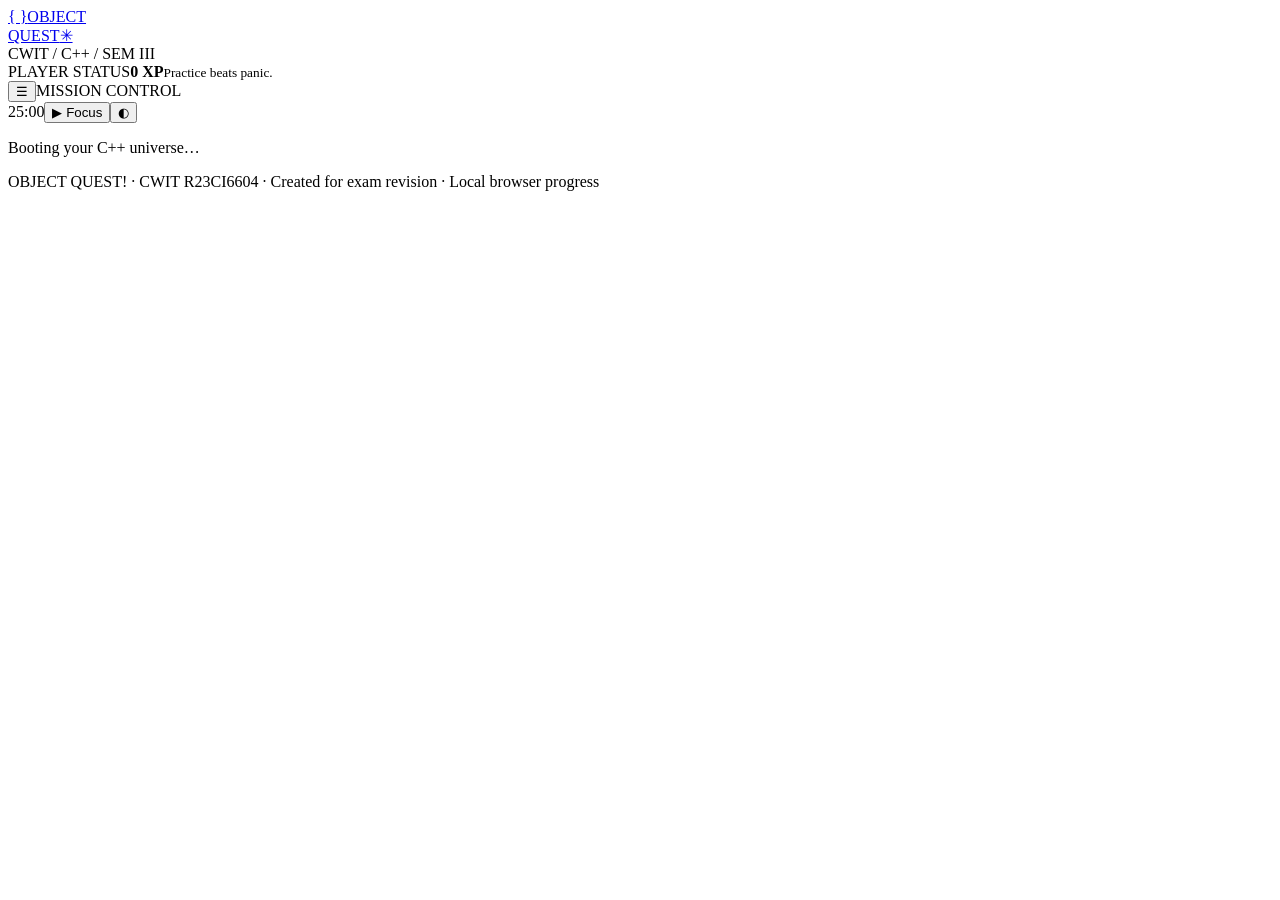
==== oop-site/index.html @ dfb9af6b "Build Object Quest interface: index.html" ====
<!doctype html><html lang="en"><head><meta charset="utf-8"><meta name="viewport" content="width=device-width,initial-scale=1"><meta name="theme-color" content="#161e1b"><title>OBJECT QUEST! — C++ Study Arcade</title><link rel="stylesheet" href="style.css"></head><body><aside id="sidebar"><a class="brand" href="#home"><span class="logo">{ }</span><span>OBJECT<br>QUEST<span class="brandstar">✳</span></span></a><div class="side-label">CWIT / C++ / SEM III</div><nav id="nav"></nav><div class="sidefoot"><span>PLAYER STATUS</span><b id="xp">0 XP</b><small>Practice beats panic.</small></div></aside><div class="workspace"><header><button id="menu" aria-label="Menu">☰</button><span id="location">MISSION CONTROL</span><div class="headright"><span id="focus">25:00</span><button id="focusbtn">▶ Focus</button><button id="theme">◐</button></div></header><main id="app"><p>Booting your C++ universe…</p></main><footer>OBJECT QUEST! · CWIT R23CI6604 · Created for exam revision · Local browser progress</footer></div><div id="toast" role="status"></div><script src="unit1.js"></script><script src="unit2.js"></script><script src="unit3.js"></script><script src="unit4.js"></script><script src="unit5.js"></script><script src="unit6.js"></script><script src="concepts.js"></script><script src="labs.js"></script><script src="app.js"></script></body></html>
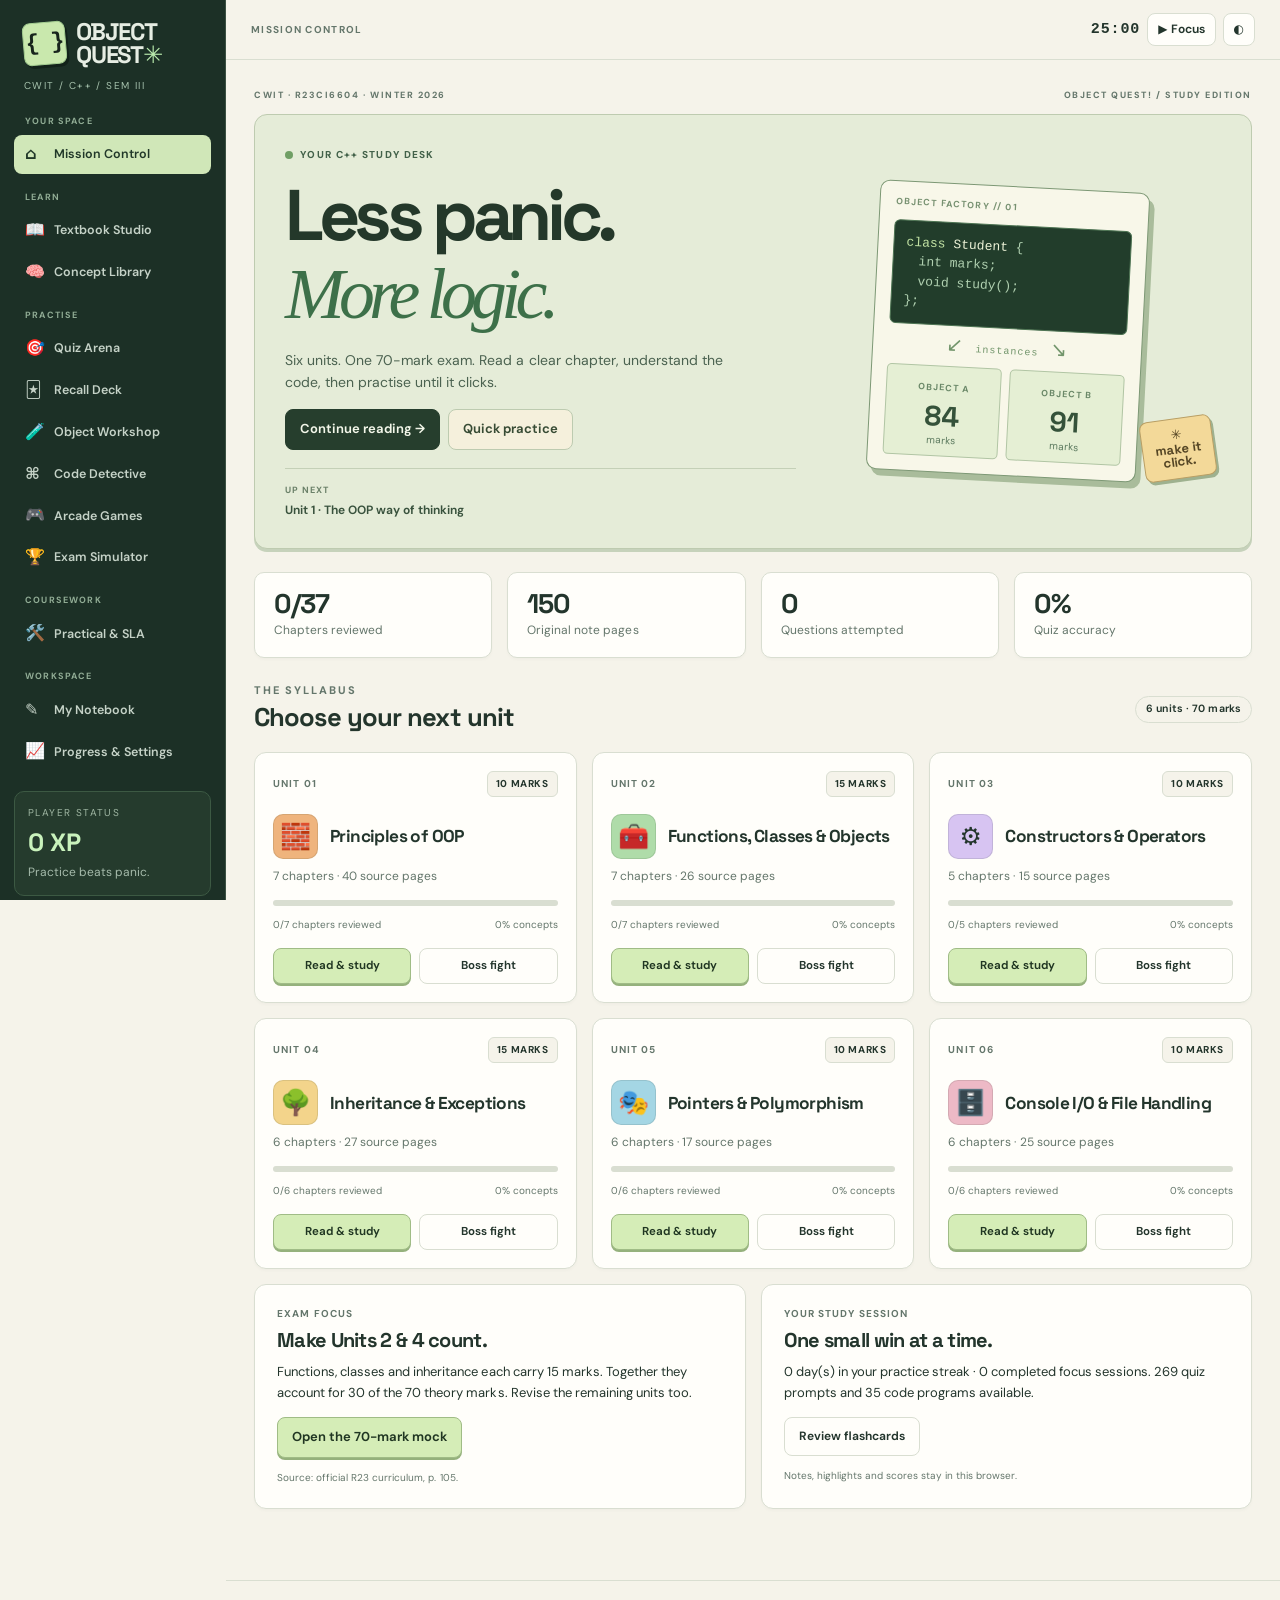
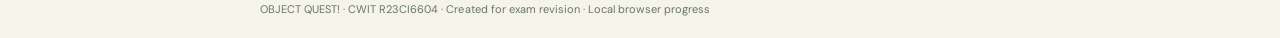
==== commit f10ce872: "Refine Object Quest: organized 37-chapter study edition, readable source notes, consistent design, r" ====
--- a/oop-site/index.html
+++ b/oop-site/index.html
@@ -1 +1 @@
-<!doctype html><html lang="en"><head><meta charset="utf-8"><meta name="viewport" content="width=device-width,initial-scale=1"><meta name="theme-color" content="#161e1b"><title>OBJECT QUEST! — C++ Study Arcade</title><link rel="stylesheet" href="style.css"></head><body><aside id="sidebar"><a class="brand" href="#home"><span class="logo">{ }</span><span>OBJECT<br>QUEST<span class="brandstar">✳</span></span></a><div class="side-label">CWIT / C++ / SEM III</div><nav id="nav"></nav><div class="sidefoot"><span>PLAYER STATUS</span><b id="xp">0 XP</b><small>Practice beats panic.</small></div></aside><div class="workspace"><header><button id="menu" aria-label="Menu">☰</button><span id="location">MISSION CONTROL</span><div class="headright"><span id="focus">25:00</span><button id="focusbtn">▶ Focus</button><button id="theme">◐</button></div></header><main id="app"><p>Booting your C++ universe…</p></main><footer>OBJECT QUEST! · CWIT R23CI6604 · Created for exam revision · Local browser progress</footer></div><div id="toast" role="status"></div><script src="unit1.js"></script><script src="unit2.js"></script><script src="unit3.js"></script><script src="unit4.js"></script><script src="unit5.js"></script><script src="unit6.js"></script><script src="concepts.js"></script><script src="labs.js"></script><script src="app.js"></script></body></html>+<!doctype html><html lang="en"><head><meta charset="utf-8"><meta name="viewport" content="width=device-width,initial-scale=1"><meta name="theme-color" content="#161e1b"><title>OBJECT QUEST! — C++ Study Arcade</title><link rel="stylesheet" href="style.css?v=2"></head><body><aside id="sidebar"><a class="brand" href="#home"><span class="logo">{ }</span><span>OBJECT<br>QUEST<span class="brandstar">✳</span></span></a><div class="side-label">CWIT / C++ / SEM III</div><nav id="nav"></nav><div class="sidefoot"><span>PLAYER STATUS</span><b id="xp">0 XP</b><small>Practice beats panic.</small></div></aside><div class="workspace"><header><button id="menu" aria-label="Menu">☰</button><span id="location">MISSION CONTROL</span><div class="headright"><span id="focus">25:00</span><button id="focusbtn">▶ Focus</button><button id="theme">◐</button></div></header><main id="app"><p>Booting your C++ universe…</p></main><footer>OBJECT QUEST! · CWIT R23CI6604 · Created for exam revision · Local browser progress</footer></div><div id="toast" role="status"></div><script src="unit1.js"></script><script src="unit2.js"></script><script src="unit3.js"></script><script src="unit4.js"></script><script src="unit5.js"></script><script src="unit6.js"></script><script src="concepts.js"></script><script src="labs.js?v=2"></script><script src="chapters.js?v=2"></script><script src="app.js?v=2"></script></body></html>
--- a/oop-site/style.css
+++ b/oop-site/style.css
@@ -0,0 +1,267 @@
+@import url('https://fonts.googleapis.com/css2?family=Space+Grotesk:wght@400;500;600;700&family=DM+Sans:wght@400;500;600;700&display=swap');
+:root{--ink:#19241e;--paper:#f3f1e7;--card:#fffefa;--muted:#68726b;--line:#c9cfc2;--mint:#b8e9ac;--orange:#ffb37b;--purple:#d4c7f5;--yellow:#f6dc8d;--blue:#b5dbe7;--dark:#1a2923;--shadow:4px 5px 0 #d1d4c7}*{box-sizing:border-box}body{margin:0;background:var(--paper);color:var(--ink);font:15px/1.55 'DM Sans',system-ui,sans-serif}body.night{--ink:#e8eee4;--paper:#18231f;--card:#23332b;--muted:#a9baad;--line:#45594b;--shadow:4px 5px 0 #111a15}button,input,select,textarea{font:inherit;color:inherit}button,a{touch-action:manipulation}button{cursor:pointer}button{border:1px solid var(--line);background:var(--card);padding:9px 13px;border-radius:8px;font-weight:650}button:hover{transform:translateY(-1px);border-color:var(--ink)}button:disabled{opacity:.45;cursor:default;transform:none}button.primary{background:var(--mint);border-color:#243e2c;color:#19241e;box-shadow:2px 3px 0 #354a36}button.secondary{background:var(--yellow);color:#27261c;border-color:#6f642c}button.active{background:var(--ink);color:var(--paper)}a{color:inherit;text-decoration:none}a:hover{text-decoration:underline}input,textarea,select{width:100%;border:1px solid var(--line);background:var(--card);padding:10px;border-radius:7px}textarea{min-height:150px;resize:vertical}h1,h2,h3,.brand{font-family:'Space Grotesk',system-ui,sans-serif;letter-spacing:-.04em;line-height:1.08}h1{font-size:clamp(2rem,5vw,3.85rem);margin:12px 0 17px}h2{font-size:1.65rem;margin:8px 0 13px}h3{font-size:1.2rem;margin:0 0 9px}p{margin:6px 0 13px}.muted,small{color:var(--muted)}small{font-size:12px}.eyebrow{font-size:11px;font-weight:750;letter-spacing:.17em;text-transform:uppercase;color:var(--muted)}#sidebar{width:244px;position:fixed;inset:0 auto 0 0;background:var(--dark);color:#e6ede3;padding:24px 17px;display:flex;flex-direction:column;z-index:4;overflow:auto}.brand{font-weight:700;font-size:25px;display:flex;align-items:center;gap:12px;letter-spacing:-.06em;line-height:.95;margin-bottom:16px}.logo{display:grid;place-items:center;width:48px;height:48px;background:var(--mint);color:#17241c;font-size:23px;border-radius:8px;transform:rotate(-7deg);font-family:monospace}.brandstar{color:#b8e9ac}.side-label,.sidefoot span{font-size:10px;letter-spacing:.14em;color:#9fb6a2}.side-label{margin-bottom:20px}nav{display:grid;gap:5px}nav a{display:flex;gap:11px;align-items:center;padding:10px 12px;border-radius:8px;font-size:13px;font-weight:600;color:#bdcbbf}nav a:hover{background:#2c4134;text-decoration:none}nav a.active{background:#b8e9ac;color:#1b2e20}nav .ico{width:21px;font-size:18px}.sidefoot{margin-top:auto;border:1px solid #405747;padding:16px;border-radius:12px;display:grid;gap:5px}.sidefoot b{font:700 27px 'Space Grotesk',system-ui;color:#c9f2bc}.sidefoot small{color:#a6bbab}.workspace{margin-left:244px;min-height:100vh}header{height:65px;position:sticky;top:0;display:flex;gap:14px;align-items:center;border-bottom:1px solid var(--line);background:var(--paper);padding:0 28px;z-index:3}#location{font-size:11px;letter-spacing:.12em;font-weight:750}.headright{margin-left:auto;display:flex;align-items:center;gap:7px}#focus{font-family:monospace;font-size:17px;font-weight:bold}#menu{display:none}main{max-width:1500px;margin:auto;padding:28px 34px 50px}footer{padding:20px 34px;font-size:11px;color:var(--muted);border-top:1px solid var(--line)}.hero{border:1px solid #354638;background:#d6edc9;color:#203020;border-radius:18px;box-shadow:var(--shadow);overflow:hidden;display:grid;grid-template-columns:1.35fr 1fr;align-items:center;padding:30px;margin:13px 0 23px;position:relative}.hero h1{font-size:clamp(2.5rem,5.7vw,5.5rem);line-height:.95}.hero p{max-width:560px;color:#415547}.hero-visual{display:grid;place-items:center;min-height:220px;position:relative}.machine{width:200px;height:150px;background:#26392b;border:4px solid #151f17;box-shadow:10px 12px 0 #8aac85;border-radius:21px;padding:16px;transform:rotate(5deg);position:relative}.screen{background:#d4f4b0;border-radius:8px;height:80px;display:grid;place-items:center;font:700 32px monospace;color:#24442b}.machine:after{content:'● ● ▰';display:block;color:#c0e4a0;font-size:19px;margin-top:13px}.orbit{position:absolute;border:1.5px dashed #547652;border-radius:50%;width:250px;height:200px;transform:rotate(-20deg);z-index:0}.float{position:absolute;background:#ffe0a7;border:1px solid #354638;box-shadow:3px 3px #7b9876;padding:8px 12px;border-radius:8px;font:bold 13px monospace;transform:rotate(-9deg)}.float.one{top:4px;right:0}.float.two{bottom:0;left:0;background:#e0c9f9;transform:rotate(8deg)}.grid{display:grid;grid-template-columns:repeat(12,1fr);gap:15px;margin:15px 0}.span4{grid-column:span 4}.span6{grid-column:span 6}.span3{grid-column:span 3}.span8{grid-column:span 8}.span12{grid-column:span 12}.card{background:var(--card);border:1px solid var(--line);padding:19px;border-radius:13px;box-shadow:var(--shadow);min-width:0}.unit{position:relative;overflow:hidden;border-top:5px solid var(--accent)}.unit .big{font-size:38px;line-height:1;margin:15px 0 8px}.unit h3{min-height:45px}.row{display:flex;gap:8px;align-items:center;flex-wrap:wrap}.between{justify-content:space-between}.pill{display:inline-flex;align-items:center;border-radius:20px;font-size:11px;font-weight:650;padding:4px 9px;background:var(--paper);border:1px solid var(--line)}.stat{font:700 34px/1.1 'Space Grotesk',system-ui}.bar{background:var(--paper);height:7px;border:1px solid var(--line);border-radius:10px;overflow:hidden;margin:11px 0}.bar i{display:block;background:#72b66a;height:100%;border-radius:10px}.tabs{display:flex;gap:7px;flex-wrap:wrap;margin:16px 0}.reader{display:grid;grid-template-columns:220px minmax(0,1fr) 250px;gap:14px;align-items:start}.reader aside,.reader article{min-width:0}.reader .contents{position:sticky;top:81px;max-height:calc(100vh - 100px);overflow:auto}.chapterlist{display:grid;gap:6px;margin:10px 0}.chapterlist button{text-align:left;font-size:12px;padding:9px}.reading{white-space:pre-wrap;overflow-wrap:anywhere;line-height:1.75;padding:20px 5px;font-family:'DM Sans',system-ui}.reading p{margin:0 0 13px}.reading mark{background:#ffdf81;color:#17241c}.note{border:1px solid var(--line);padding:12px;border-radius:8px;background:var(--paper);margin:9px 0;white-space:pre-wrap}.result{display:block;width:100%;text-align:left;margin:7px 0;font-weight:500}.source{color:var(--muted);font-size:11px;border-style:dashed}.lesson{border-bottom:1px solid var(--line);padding:18px 0}.lesson:first-child{padding-top:5px}.lesson:last-child{border:0}.quizopts{display:grid;gap:10px;margin:18px 0}.opt{text-align:left;display:flex;gap:12px;align-items:flex-start;font-weight:500;padding:14px}.opt b{border:1px solid var(--line);border-radius:6px;padding:3px 8px}.opt.right{background:#c7e7bd;color:#163421;border-color:#3b7245}.opt.wrong{background:#f4c6b7;color:#6c291d;border-color:#b56b5b}.opt.selected{outline:2px solid #87af7b}.callout{border-left:4px solid #72b66a;padding:12px 15px;background:var(--paper);margin:15px 0;border-radius:0 8px 8px 0}.quizbox{max-width:850px;margin:auto}.code{background:#192a22;color:#d7edcd;border:1px solid #3f5846;padding:17px;border-radius:10px;overflow:auto;font:13px/1.7 ui-monospace,monospace;white-space:pre}.terminal{background:#0e1913;color:#b7eea6;padding:16px;border-radius:9px;white-space:pre-wrap;font:14px monospace}.flip{display:grid;place-items:center;text-align:center;min-height:260px;cursor:pointer;border:2px dashed #859b82;background:var(--card);border-radius:20px;padding:30px}.flip h2{font-size:2.1rem}.stack{display:grid;gap:8px}.listrow{display:flex;align-items:center;gap:12px;padding:11px 0;border-bottom:1px solid var(--line)}.listrow:last-child{border-bottom:0}.listrow .grow{flex:1;min-width:0}.diagram{display:grid;justify-items:center;gap:16px;min-height:165px;padding:15px;border:1px dashed var(--line);border-radius:12px}.node{display:inline-block;padding:12px 20px;background:#d1edc9;border:1px solid #64845d;color:#22392a;box-shadow:3px 3px #9eb298;border-radius:8px;font:bold 14px monospace}.connector{font:24px monospace;color:var(--muted)}.memory{display:flex;gap:10px;flex-wrap:wrap;align-items:center;padding:15px 0}.memory .node{min-width:105px;text-align:center}.matchgrid{display:grid;grid-template-columns:repeat(3,1fr);gap:9px}.tile{min-height:100px;font-size:13px;font-weight:600;overflow-wrap:anywhere}.tile.solved{background:#cae8bd;color:#183320;opacity:.55}.tile.chosen{outline:3px solid #81b672}.check{accent-color:#77af66;width:auto}.table{width:100%;border-collapse:collapse}.table td,.table th{padding:12px;text-align:left;border-bottom:1px solid var(--line)}#toast{display:none;position:fixed;right:20px;bottom:20px;background:#1b3023;color:#e3f2dd;padding:12px 19px;border-radius:10px;z-index:9;box-shadow:0 5px 25px #0002}.sourcebox{padding:14px;border:1px dashed var(--line);border-radius:10px}.danger{color:#b33d2a}.righttext{color:#387946}.number{font-family:monospace}.compact{padding:10px}.side-label{white-space:nowrap}
+@media(max-width:1100px){.reader{grid-template-columns:190px minmax(0,1fr)}.reader .margin{grid-column:1/-1}.span3{grid-column:span 6}.span4{grid-column:span 6}}@media(max-width:760px){#sidebar{transform:translateX(-100%);transition:transform .2s;width:235px}#sidebar.open{transform:translateX(0);box-shadow:0 0 0 100vmax #0006}#menu{display:block}.workspace{margin:0}header{padding:0 12px;height:58px;gap:7px}#location{font-size:9px;max-width:110px}#focus{font-size:14px}#focusbtn{padding:6px;font-size:11px}main{padding:19px 14px 34px}.hero{grid-template-columns:1fr;padding:21px}.hero-visual{min-height:185px}.machine{transform:scale(.88) rotate(5deg)}.hero h1{font-size:3.3rem}.grid{gap:11px}.span4,.span6,.span8{grid-column:span 12}.span3{grid-column:span 6}.card{padding:15px}.reader{grid-template-columns:1fr}.reader .contents{position:relative;top:0;max-height:unset}.chapterlist{grid-template-columns:1fr 1fr}.reader .margin{grid-column:auto}.matchgrid{grid-template-columns:repeat(2,1fr)}.tile{min-height:85px}.headright{gap:5px}.unit h3{min-height:0}footer{padding:16px}.reading{padding:9px 0}.table{font-size:12px}.table td,.table th{padding:8px 4px}}@media(prefers-reduced-motion:reduce){*{transition:none!important;scroll-behavior:auto!important}}
+/* OBJECT QUEST — Study Edition. One consistent editorial system across the existing app. */
+:root{--paper:#f5f3ea;--card:#fffefa;--ink:#23352c;--muted:#64766b;--line:#d9ded1;--mint:#c6e7ac;--yellow:#f0d588;--dark:#1c3026;--shadow:0 2px 3px #172d1d06;--accent:#3b754f;--book:#fffefa}
+body{font-size:14px;line-height:1.6;letter-spacing:.001em;-webkit-font-smoothing:antialiased}
+body.night{--paper:#1a2620;--card:#23352c;--book:#26392e;--ink:#edf1e8;--muted:#b3c0b4;--line:#41574a;--accent:#bde2a9;--shadow:0 2px 3px #0002}
+h1,h2,h3,.brand{letter-spacing:-.035em}
+h1{font-size:clamp(2rem,3.5vw,3.1rem);margin:7px 0 12px}
+h2{font-size:1.6rem}h3{font-size:1.12rem}h4{font-size:1rem;margin:8px 0}
+p{line-height:1.65}
+button{border-radius:8px;padding:9px 14px;font-size:13px;transition:background .14s,border-color .14s,color .14s;box-shadow:none}
+button:hover{transform:none;background:var(--paper)}
+button:focus-visible,a:focus-visible,input:focus-visible,textarea:focus-visible,select:focus-visible,summary:focus-visible{outline:2px solid #75a96b;outline-offset:3px}
+button.primary{background:#d5edb7;color:#203622;border-color:#a0bc86;box-shadow:0 2px 0 #95b17c}
+button.primary:hover{background:#e1f5c9;border-color:#65865a}
+button.secondary{background:#f7e4b3;color:#49391d;border-color:#dbc28a}
+button.secondary:hover{background:#f9ecd1}
+button.quiet{background:transparent;box-shadow:none;border:1px solid var(--line);font-size:12px}
+button.quiet:hover{background:var(--paper);border-color:#809b7c}
+button.active{background:#314d3b;color:#f9fff3;border-color:#314d3b}
+input,textarea,select{border-radius:8px;line-height:1.55;box-shadow:none;min-height:40px}
+textarea{font-size:14px}
+#sidebar{width:226px;padding:25px 14px;background:var(--dark);border-right:1px solid #3c5143}
+.brand{font-size:24px;margin:0 0 11px 9px;letter-spacing:-.05em;gap:10px}
+.logo{border:1px solid #a4cd91;width:43px;height:43px;background:#c9e8ad;box-shadow:2px 3px #122219;transform:rotate(-5deg)}
+.side-label{font-size:10px;margin:0 0 20px 10px;color:#a6c2ad}
+nav{gap:3px}nav a{padding:10px 11px;font-size:12.5px;color:#c5d2c7;line-height:1.3;gap:9px}
+nav a.active{background:#d0e7b8;color:#213829}
+nav a:hover{background:#30483a;color:#e7f1e2}nav a.active:hover{background:#d0e7b8;color:#213829}
+nav .ico{font-size:16px;width:20px}
+.sidefoot{border-radius:10px;margin-top:auto;padding:13px;background:#253b2d;border-color:#3c5943}
+.sidefoot b{font-size:25px}
+.workspace{margin-left:226px}
+header{height:60px;padding:0 25px;background:var(--paper);border-bottom:1px solid var(--line)}
+#location{font-weight:700;color:var(--muted);font-size:10px;letter-spacing:.13em}
+.headright button{padding:6px 10px;font-size:12px}
+#focus{font-size:15px;letter-spacing:.06em}
+main{max-width:1560px;padding:28px 28px 56px}
+.card{border-radius:12px;padding:22px;border-color:var(--line);box-shadow:var(--shadow)}
+.grid{gap:15px}
+.hero{background:#dce9ce;border:1px solid #bccfae;border-radius:15px;box-shadow:0 3px 0 #b8c9a7;padding:30px 34px;grid-template-columns:minmax(0,1.35fr) minmax(0,1fr);margin:12px 0 23px}
+.hero h1{font-size:clamp(3rem,6vw,5.5rem);letter-spacing:-.075em}
+.hero p{font-size:15px;line-height:1.6;max-width:490px}
+.hero .pill{background:#edf4de;border-color:#b7caac;letter-spacing:.08em;font-size:10px}
+.machine{border-radius:18px;box-shadow:7px 9px 0 #9bb390}
+.float{box-shadow:2px 3px #7b9876}.orbit{opacity:.65}
+.unit{border-top:4px solid var(--accent);position:relative;overflow:visible}
+.unit .big{font-size:31px;margin:18px 0 9px}
+.unit h3{min-height:44px;font-size:1.16rem;line-height:1.3}
+.unit p{margin:4px 0 8px}
+.stat{font-size:30px;letter-spacing:-.035em}
+.pill{background:var(--paper);border-color:var(--line);padding:4px 10px;letter-spacing:.01em;font-size:10.5px}
+.bar{height:6px;background:var(--line);border:0}
+.bar i{background:#82a977}
+.mini-label{font:700 10px/1.4 'DM Sans',system-ui,sans-serif;letter-spacing:.11em;color:var(--muted);text-transform:uppercase}
+.reader-heading{display:flex;align-items:flex-end;justify-content:space-between;gap:18px;padding-bottom:18px;border-bottom:1px solid var(--line)}
+.reader-heading h1{margin:7px 0 9px;font-size:clamp(2rem,3.1vw,2.8rem)}
+.reader-heading p{margin:0;font-size:13px}
+.reader-progress{width:160px;flex-shrink:0;font:13px 'DM Sans',system-ui,sans-serif}
+.reader-progress b{font:700 25px/1.1 'Space Grotesk',system-ui,sans-serif;display:block}
+.reader-progress span{color:var(--muted);font-size:11px}.reader-progress .bar{margin:8px 0 0}
+.reader-units{display:grid;grid-template-columns:repeat(6,minmax(0,1fr));gap:6px;margin:17px 0 21px}
+.reader-units button{display:flex;align-items:center;gap:7px;text-align:left;font-size:11.5px;min-height:53px;line-height:1.25;padding:8px;border-color:var(--line);font-weight:650}
+.unit-num{font:700 12px 'Space Grotesk',system-ui,sans-serif;min-width:25px;height:25px;border:1px solid var(--line);border-radius:5px;display:grid;place-items:center;color:var(--muted);background:var(--paper)}
+.reader-units .active .unit-num{background:#d3eab7;color:#263d2d;border-color:#b7d1a0}
+.reader-layout{display:grid;grid-template-columns:minmax(185px,220px) minmax(0,1fr) minmax(180px,220px);gap:18px;align-items:start}
+.reader-outline{position:sticky;top:76px;max-height:calc(100vh - 92px);overflow:auto;border:1px solid var(--line);border-radius:11px;background:var(--card);scrollbar-width:thin}
+.outline-top{padding:17px 14px 13px;border-bottom:1px solid var(--line)}
+.outline-top h3{display:flex;align-items:center;justify-content:space-between;margin:6px 0;font-size:1.35rem}
+.outline-top h3 span{font-size:10px;letter-spacing:0;color:var(--muted);background:var(--paper);border:1px solid var(--line);padding:4px 6px;border-radius:4px}
+.outline-top p{font-size:12px;line-height:1.4;margin:5px 0;color:var(--muted)}
+.outline-top small{font-size:10px}.outline-top .bar{margin:11px 0 5px}
+.outline-search{padding:14px 12px;border-bottom:1px solid var(--line)}
+.outline-search label,.chapter-select label{font-size:11px;color:var(--muted);display:block;margin-bottom:5px;font-weight:650}
+.outline-search input{font-size:12px;padding:8px;min-height:36px}
+#searchResults:not(:empty){max-height:310px;overflow:auto;padding-top:8px}
+.search-summary{font-size:10px;color:var(--muted);margin:4px 0 8px}
+.search-hit{display:block;width:100%;text-align:left;margin-bottom:5px;font-size:11px;padding:8px;line-height:1.4;border-radius:5px}
+.search-hit small{display:block;font-size:9px;font-weight:700;letter-spacing:.05em}.search-hit b{display:block}
+.search-hit span{font-weight:400}
+.chapter-select{display:none}
+.chapter-list{padding:8px 7px;display:grid;gap:3px}
+.chapter-link{display:grid;grid-template-columns:24px 1fr 10px;gap:6px;align-items:start;width:100%;text-align:left;border-color:transparent;padding:11px 7px;font-weight:500;line-height:1.35;background:transparent}
+.chapter-link>span:first-child{font:600 11px 'Space Grotesk',system-ui;color:var(--muted);padding-top:2px}
+.chapter-link b{display:block;font-size:12px;font-weight:650}
+.chapter-link small{display:block;font-size:10px;margin-top:4px}
+.chapter-link i{font-style:normal;font-size:18px;line-height:1;color:#39794c}
+.chapter-link.selected{background:#e6edd8;border-color:#c7d5b5;color:#2b4532}
+.chapter-link.selected small,.chapter-link.selected>span:first-child{color:#55715a}
+body.night .chapter-link.selected{background:#37533d;border-color:#69865e;color:#eff9df}
+body.night .chapter-link.selected small,body.night .chapter-link.selected>span:first-child{color:#c0d7b8}
+.outline-foot{padding:12px;border-top:1px solid var(--line)}
+.outline-foot button{width:100%;font-size:11px;padding:8px}
+.outline-foot small{display:block;margin-top:7px;font-size:10px}
+.reader-center{min-width:0}
+.reader-topbar{display:flex;justify-content:space-between;align-items:center;gap:8px;flex-wrap:wrap;margin-bottom:10px}
+.reader-mode{display:flex;background:var(--card);border:1px solid var(--line);padding:3px;border-radius:8px;gap:2px}
+.reader-mode button{border:0;font-size:11px;padding:6px 10px;background:transparent;white-space:nowrap}
+.reader-mode button.active{background:#2f503a;color:#f0f5e9;border-radius:5px}
+.reader-topbar .quiet{padding:5px 8px;font-size:11px;min-height:32px}
+.reading-sheet{border:1px solid var(--line);border-radius:12px;background:var(--book);box-shadow:0 3px 0 #bcc7b218;overflow:hidden}
+.reading-actions{display:flex;justify-content:space-between;align-items:center;gap:8px;border-bottom:1px solid var(--line);padding:12px 20px;background:var(--card)}
+.reading-actions button{font-size:10.5px;padding:6px 9px;white-space:nowrap}
+.reading-body{font-family:Georgia,'Times New Roman',serif;font-size:var(--readsize,16px);line-height:1.85;padding:28px clamp(17px,3vw,42px) 36px;max-width:850px;margin:0 auto;overflow-wrap:break-word}
+.reading-body p{line-height:1.85;margin:0 0 17px}
+.reading-body h2,.reading-body h3,.reading-body h4{font-family:'Space Grotesk',system-ui,sans-serif;letter-spacing:-.035em;line-height:1.2}
+.study-label{display:flex;align-items:center;justify-content:space-between;flex-wrap:wrap;gap:6px;font:700 9.5px/1.5 'DM Sans',system-ui,sans-serif;letter-spacing:.13em;color:var(--muted);padding-bottom:15px;border-bottom:1px solid var(--line)}
+.reading-title{margin:22px 0 20px}
+.reading-title .chapter-index{font:700 11px/1.4 'DM Sans',system-ui,sans-serif;letter-spacing:.14em;color:var(--accent);margin:0 0 10px}
+.reading-title h2{font-size:clamp(1.75rem,3vw,2.6rem);font-weight:700;line-height:1.08;margin:0 0 10px}
+.reading-title .chapter-sub{font:500 15px/1.55 'DM Sans',system-ui,sans-serif;color:var(--muted);margin:0}
+.reading-lead{font-size:calc(var(--readsize,16px) + 2px);line-height:1.75!important;border-left:3px solid #a7c28f;padding-left:16px;margin:0 0 26px!important}
+.book-section{margin:29px 0}
+.book-section h3{font-size:1.18rem;color:var(--ink);margin:0 0 12px;line-height:1.35}
+.book-section h4{font-size:1rem;margin:4px 0 11px}
+.book-table-wrap{width:100%;overflow:auto;margin:13px 0 17px;border:1px solid var(--line);border-radius:8px}
+.book-table{width:100%;border-collapse:collapse;font:13px/1.55 'DM Sans',system-ui,sans-serif;text-align:left}
+.book-table th{background:#e7eedb;color:#2b4532;font-weight:700;border-bottom:1px solid #c4d1b5;white-space:normal}
+.book-table th,.book-table td{padding:11px 12px;vertical-align:top;border-right:1px solid var(--line)}
+.book-table td{border-bottom:1px solid var(--line)}
+.book-table tr:last-child td{border-bottom:0}.book-table th:last-child,.book-table td:last-child{border-right:0}
+.book-table tbody tr:nth-child(even){background:var(--paper)}
+body.night .book-table th{background:#3c5440;color:#eef8e5;border-color:#658366}
+.inline-figure{padding:19px 15px;margin:24px 0;border-radius:9px;background:var(--paper);border:1px solid var(--line);text-align:center;font:12px/1.5 'DM Sans',system-ui,sans-serif}
+.inline-figure p{font:12px/1.5 'DM Sans',system-ui,sans-serif;margin:9px 0 2px;color:var(--muted)}
+.inline-figure>small{font-size:10px;margin-top:11px;display:block}
+.class-figure{display:flex;align-items:center;justify-content:center;gap:9px;flex-wrap:wrap}
+.figure-node{display:flex;flex-direction:column;justify-content:center;gap:5px;padding:12px;border:1px solid #abc39b;border-radius:7px;background:#e2ecd5;color:#2f4734;min-width:84px;text-align:left}
+.figure-node small{color:#55715b;font-size:9px;font-weight:700;letter-spacing:.08em}.figure-node b{font:600 14px ui-monospace,monospace}
+.figure-node span{font:11px/1.4 ui-monospace,monospace;color:#536a52}
+.figure-stack{display:grid;gap:9px}.figure-arrow{font-size:23px;color:var(--muted)}
+.flowpair{display:grid;grid-template-columns:1fr 1fr;gap:12px;width:100%}.flowpair>div{min-width:0}
+.inherit-overview{display:grid;grid-template-columns:1fr 1fr;gap:8px;width:100%}
+.memory-figure{display:flex;flex-wrap:wrap;gap:4px;justify-content:center;width:100%}
+.memory-figure .figure-node{min-width:40px;padding:8px;text-align:center}.memory-figure .selected-cell{background:#f4e0a6;border-color:#bc9950}
+.inline-figure svg{display:block;max-width:360px;width:100%;height:auto;margin:auto}
+.code-panel{border-radius:9px;border:1px solid #334c3d;overflow:hidden;background:#1c3027;color:#e0ebd9;font-family:ui-monospace,SFMono-Regular,Consolas,monospace;margin:15px 0}
+.code-toolbar{background:#2a4033;border-bottom:1px solid #415948;display:flex;justify-content:space-between;padding:8px 13px;color:#bdcbb7;font:600 10px 'DM Sans',system-ui,sans-serif;letter-spacing:.07em}
+.code-toolbar span:first-child{color:#d2efb7}
+.code-panel .code{margin:0;border:0;border-radius:0;background:transparent;padding:14px 13px;font-size:12.5px;line-height:1.65;overflow:auto;color:#e8efdd;white-space:pre;overflow-wrap:normal}
+.code-line{display:inline-flex;align-items:flex-start;min-width:max-content;white-space:pre}
+.line-no{width:31px;display:inline-block;color:#849a88;text-align:right;padding-right:13px;user-select:none;flex-shrink:0;font-size:10.5px}
+.output-line{display:flex;align-items:flex-start;gap:10px;background:var(--paper);border:1px solid var(--line);border-radius:7px;padding:11px;margin:12px 0 16px;font:12px 'DM Sans',system-ui,sans-serif}
+.output-line>span{font-size:9px;letter-spacing:.1em;color:var(--muted);font-weight:700}
+.output-line code{white-space:pre-wrap;font:13px ui-monospace,monospace}
+.exam-note{background:#f9efd6;color:#493b24;border:1px solid #e6d4a6;border-left:4px solid #c69b47;padding:17px 18px;border-radius:8px;margin:28px 0}
+.exam-note .mini-label{color:#8a6c33}
+.exam-note h3{font-size:1.1rem;line-height:1.5;margin:7px 0 11px;color:#483923}
+.exam-note details summary{font:700 13px 'DM Sans',system-ui,sans-serif;cursor:pointer;color:#735c2e}
+.exam-note details p{font-size:var(--readsize,16px);margin:10px 0 0}
+.pitfall{padding:16px;border:1px solid var(--line);border-radius:8px;background:var(--paper);margin:25px 0}
+.pitfall>b{font:700 12px 'DM Sans',system-ui,sans-serif;color:var(--accent);letter-spacing:.06em;text-transform:uppercase}
+.pitfall p{font-size:calc(var(--readsize,16px) - 1px);margin:7px 0 8px}
+.pitfall small{font:11px 'DM Sans',system-ui,sans-serif;display:block}
+.chapter-source{border-top:1px solid var(--line);padding-top:14px;display:grid;gap:9px}
+.chapter-source small{font:11px/1.65 'DM Sans',system-ui,sans-serif}
+.chapter-source button{justify-self:start;font-family:'DM Sans',system-ui,sans-serif}
+.reading-bottom{display:flex;justify-content:space-between;gap:9px;flex-wrap:wrap;align-items:center;border-top:1px solid var(--line);padding:15px 20px;background:var(--card)}
+.reading-bottom button{font-size:12px}
+.reader-endnote{display:flex;align-items:center;gap:6px;flex-wrap:wrap;margin:18px 0;font-size:12px;color:var(--muted)}
+.reader-endnote button{font-size:11px}
+.reader-margin{display:grid;gap:12px;min-width:0}
+.margin-card{border:1px solid var(--line);border-radius:10px;padding:15px 14px;background:var(--card)}
+.margin-card h3{font-size:1.08rem;margin:5px 0 8px}.margin-card p{font-size:12px;line-height:1.6}
+.margin-card textarea{padding:10px;font-size:12px;min-height:135px;line-height:1.6;background:var(--book)}
+.margin-card small{font-size:10px}
+.mini-count{font-size:11px;border:1px solid var(--line);border-radius:99px;min-width:24px;text-align:center;padding:3px}
+.annotation{padding:10px 0;border-top:1px solid var(--line);margin-top:10px;min-width:0}
+.annotation blockquote{margin:0 0 9px;background:#f6e7aa;color:#4e442b;border-left:3px solid #d2b762;padding:8px;font:12px/1.55 Georgia,serif;overflow-wrap:anywhere}
+.annotation textarea{min-height:62px;margin:5px 0;padding:7px}
+.recall-item{border-top:1px solid var(--line);padding:10px 0}
+.recall-item:first-of-type{margin-top:10px}
+.recall-item summary{font-size:12px;font-weight:650;cursor:pointer;line-height:1.5}
+.recall-item p{font-size:12px;line-height:1.55;margin:8px 0}
+.source-title{padding:23px clamp(17px,3vw,42px) 0}
+.source-title small{font-size:10px;letter-spacing:.07em}.source-title h2{font-size:1.7rem;margin:8px 0 12px}
+.source-title label,.source-title p{font-size:12px;color:var(--muted)}
+.source-body{padding-top:17px;white-space:normal}
+.source-body h3{margin:26px 0 10px;font-size:1.17rem}
+.source-body p,.source-body li{line-height:1.85}
+.source-body .source-list{padding-left:23px;margin:8px 0 18px}
+.source-body .source-list li{margin-bottom:7px}
+.source-body .source-code{white-space:pre;overflow:auto;font-size:12px;line-height:1.6}
+.book-highlight{background:#f2db83;color:#2f281a;border-radius:2px;padding:0 1px}
+.empty-source{border:1px dashed var(--line);border-radius:8px;padding:15px;font-family:'DM Sans',system-ui,sans-serif}
+.code-layout{display:grid;grid-template-columns:minmax(190px,270px) minmax(0,1fr);gap:16px;align-items:start;margin-top:15px}
+.case-list{position:sticky;top:76px;padding:14px}
+.case-list .result{padding:11px 9px;margin:5px 0;font-size:12px;display:flex;gap:10px;align-items:flex-start}
+.case-list .active .mini-label{color:#d1e3cb}
+.code-main{padding:24px}.code-main .code-panel{margin-top:17px}
+.code-main .code-panel .code{font-size:13px}
+.code-actions{margin:8px 0 19px}.external-compiler{font-size:12px;color:var(--accent);font-weight:650}
+.predict-panel{border-top:1px solid var(--line);padding-top:18px;margin-top:13px}.predict-panel textarea{min-height:90px;display:block;margin:9px 0 13px}
+.solution-panel{padding-top:20px;margin-top:20px;border-top:1px solid var(--line)}
+.solution-panel .terminal{margin:10px 0 20px}
+.correct-pill{background:#e1f0d2;color:#285c36;border-color:#b2cf9e}
+.review-pill{background:#f9ecd1;color:#735729;border-color:#e1c995}
+.quizbox{max-width:780px}
+.quizopts{gap:9px}
+.opt{padding:14px 16px;line-height:1.55;border-radius:9px;background:var(--card);font-size:14px}
+.opt:hover{background:var(--paper)}.opt b{border-radius:6px;min-width:28px;text-align:center}
+.opt.right{border-color:#7ca975}.opt.wrong{border-color:#c98d7c}
+.callout{background:var(--paper);border-left:3px solid #8caa7d;border-radius:0 8px 8px 0;padding:15px 17px;line-height:1.6}
+.model-answer{font-size:14px}.model-answer ol{padding-left:20px}.model-answer li{margin:9px 0;line-height:1.65}
+.flip{border:1px solid var(--line);background:var(--card);box-shadow:0 4px 0 #a9b69a;min-height:260px;border-radius:12px;cursor:pointer}
+.flip h2{font-size:clamp(1.5rem,3vw,2.1rem);line-height:1.25}
+.tile{border-radius:9px;font-size:12px;line-height:1.45}.tile.solved{opacity:.85}
+.diagram{border:1px solid var(--line);border-radius:10px;background:var(--paper);padding:24px}
+.node{background:#e1edd4;color:#314b37;border-color:#aec6a0;box-shadow:2px 2px #c1d2b8}
+.terminal{background:#1b2b22;color:#d5edc8;border:1px solid #3c5343;line-height:1.6}
+.lesson{padding:21px 0}.lesson h3{line-height:1.35}.lesson details summary{font-size:13px;font-weight:600;color:var(--accent);cursor:pointer}
+.listrow{gap:12px;line-height:1.4}.listrow .grow small{margin-top:4px}
+@media(min-width:1600px){.reader-layout{grid-template-columns:240px minmax(0,1fr) 245px;gap:22px}.reading-body{padding-left:50px;padding-right:50px}}
+@media(max-width:1350px){.reader-layout{grid-template-columns:200px minmax(0,1fr);gap:14px}.reader-margin{grid-column:2;grid-template-columns:repeat(2,minmax(0,1fr))}.reader-margin .margin-card:first-child{grid-column:1/-1}.reader-margin .margin-card:first-child textarea{min-height:120px}.reader-outline{grid-row:1/3}.reader-units button{font-size:11px}}
+@media(max-width:1040px){#sidebar{width:205px}.workspace{margin-left:205px}main{padding:25px 20px 45px}.reader-units{grid-template-columns:repeat(3,minmax(0,1fr))}.reader-layout{grid-template-columns:175px minmax(0,1fr);gap:12px}.reader-margin{grid-column:2;grid-template-columns:1fr}.reading-body{padding:22px 22px 28px}.reading-title h2{font-size:2rem}.code-layout{grid-template-columns:190px minmax(0,1fr)}.hero{padding:25px}.hero h1{font-size:3.6rem}.hero-visual{min-width:0}.machine{width:170px}.orbit{width:200px}.float{font-size:10px}}
+@media(max-width:760px){#sidebar{width:245px;transform:translateX(-100%);padding:22px 15px}#sidebar.open{transform:translateX(0);box-shadow:0 0 0 100vmax #14241b80}.workspace{margin-left:0}header{height:56px;padding:0 12px;gap:7px}#menu{min-width:36px;padding:6px 9px}#location{max-width:116px;font-size:9px}.headright button{font-size:10px;padding:6px 7px}#focus{font-size:12px}main{padding:19px 13px 35px}.hero{grid-template-columns:1fr;padding:22px 18px;margin:10px 0 18px}.hero h1{font-size:3.6rem}.hero p{font-size:14px}.hero-visual{min-height:168px}.hero-visual .machine{width:180px}.float.one{right:7px}.float.two{left:7px}.card{padding:17px}.unit h3{min-height:0}.unit .big{font-size:28px}.grid{gap:11px}.span3{grid-column:span 6}.stat{font-size:26px}.reader-heading{align-items:flex-start;gap:10px}.reader-heading h1{font-size:1.85rem}.reader-heading p{font-size:11px;line-height:1.5}.reader-progress{width:90px;padding-top:10px}.reader-progress b{font-size:19px}.reader-progress span{font-size:9px}.reader-units{grid-template-columns:repeat(3,minmax(0,1fr));gap:5px;margin:12px 0 16px}.reader-units button{padding:7px 5px;font-size:10px;min-height:43px;gap:5px}.unit-num{height:22px;min-width:22px;font-size:11px}.reader-layout{grid-template-columns:1fr;gap:13px}.reader-outline{position:static;max-height:none;grid-row:auto}.outline-top{padding:12px 13px}.outline-top h3{margin:3px 0;font-size:1.15rem}.outline-top p{font-size:11px}.outline-top .bar{margin:7px 0 4px}.outline-search{padding:10px 12px}.chapter-select{display:block;padding:10px 12px}.chapter-select select{font-size:12px;min-height:36px;padding:7px}.chapter-list{display:none}.outline-foot{display:flex;align-items:center;gap:10px;flex-wrap:wrap;padding:10px 12px}.outline-foot button{width:auto}.outline-foot small{margin:0}.reader-topbar{gap:7px}.reader-mode button{font-size:11px;padding:6px 9px}.reading-actions{padding:10px 13px}.reading-actions .mini-label{font-size:9px}.reading-actions .quiet{font-size:10px;padding:6px}.reading-body{padding:22px 19px 28px;font-size:var(--readsize,16px);line-height:1.8}.reading-title h2{font-size:1.9rem}.reading-title .chapter-sub{font-size:13px}.reading-title{margin:19px 0 17px}.study-label{font-size:8.5px;gap:5px;letter-spacing:.09em}.reading-lead{font-size:calc(var(--readsize,16px) + 1px);padding-left:12px}.book-section{margin:25px 0}.book-section h3{font-size:1.12rem}.book-table{font-size:12px}.book-table th,.book-table td{padding:9px 8px}.reading-bottom{padding:12px 13px}.reading-bottom button{font-size:11px;padding:8px 10px}.reader-margin{grid-column:auto;grid-template-columns:1fr}.reader-margin .margin-card:first-child{grid-column:auto}.source-title{padding:18px 19px 0}.source-title h2{font-size:1.55rem}.margin-card{padding:15px}.inline-figure{padding:13px 9px}.figure-node{min-width:75px;padding:9px}.figure-node b{font-size:12px}.figure-node span{font-size:10px}.code-panel .code{font-size:11.5px;padding:12px 8px}.line-no{width:24px;padding-right:8px}.code-layout{grid-template-columns:1fr}.case-list{position:static;max-height:210px;overflow:auto}.case-list .result{padding:8px}.code-main{padding:17px}.code-main .code-panel .code{font-size:12px}.quizopts .opt{font-size:13px;padding:12px 10px}.book-table-wrap{overflow-x:auto}.listrow button{padding:7px;font-size:11px}.listrow .grow b{font-size:12px}.reader-heading h1{line-height:1.08}}
+@media(max-width:370px){.reader-units{grid-template-columns:repeat(2,minmax(0,1fr))}.reader-progress{display:none}.reader-topbar .row{gap:4px}.reader-topbar .quiet{padding:5px 6px}.reading-body{padding:20px 15px}.headright{gap:3px}#focus{display:none}}
+
+/* Refined mission control and navigation */
+.nav-group{padding:13px 11px 4px;font-size:9px;font-weight:700;letter-spacing:.13em;color:#91ac95}
+nav .nav-group:first-child{padding-top:0}
+#sidebar{padding-top:21px}nav a{padding:9px 11px}
+.sidefoot{margin-top:20px}
+.desk-kicker{display:flex;justify-content:space-between;align-items:center;gap:10px}
+.desk-kicker .eyebrow{font-size:9px}
+.new-hero{background:#e5ecd8;padding:28px 30px;grid-template-columns:minmax(0,1.2fr) minmax(0,1fr);min-height:290px;border-radius:13px;border:1px solid #becbb0;box-shadow:0 3px 0 #c6d2bb;overflow:hidden}
+.new-hero h1{font-size:clamp(2.7rem,5.6vw,5.1rem);line-height:1.03;letter-spacing:-.075em;color:#24382a;margin:13px 0}
+.new-hero h1 em{font:italic 400 1em Georgia,serif;letter-spacing:-.08em;color:#3d7049}
+.hero-tag{display:inline-flex;align-items:center;gap:7px;font-size:10px;font-weight:750;letter-spacing:.13em;color:#426149}
+.hero-tag span{width:8px;height:8px;border-radius:50%;background:#709f65}
+.new-hero p{font-size:14px;color:#4b6250;margin:12px 0 16px;max-width:450px}
+.new-hero .primary{background:#263e2d;border-color:#263e2d;color:#f2f6e9;box-shadow:none}
+.new-hero .primary:hover{background:#355b3c}
+.new-hero .secondary{background:#f5f0dc;border-color:#bdcbb0;color:#374b34}
+.continue-label{display:grid;gap:3px;margin-top:18px;padding-top:14px;border-top:1px solid #c4d0b7}
+.continue-label span{font-size:9px;font-weight:750;letter-spacing:.12em;color:#6b8169}
+.continue-label b{font-size:12px;font-weight:650;color:#39523d}
+.new-visual{position:relative;min-height:250px;padding:12px 10px}
+.blueprint{width:min(270px,100%);background:#f8f7e9;border:1px solid #7d9875;padding:15px;border-radius:10px;box-shadow:5px 6px 0 #a9bc9b;transform:rotate(3deg);font-family:ui-monospace,monospace;color:#334b36}
+.blueprint-label{font:700 9px/1.3 'DM Sans',system-ui,sans-serif;letter-spacing:.13em;color:#779171;margin:0 0 11px}
+.blueprint-class{background:#223d2b;border:1px solid #4d7453;border-radius:6px;color:#edf3d8;padding:12px;font-size:13px;line-height:1.5}
+.bp-code{color:#c4e4a5}.bp-muted{color:#b0d0b0}
+.blueprint-lines{text-align:center;font-size:20px;margin:8px 0;line-height:1.2;color:#72956b}.blueprint-lines span{font-size:10px;letter-spacing:.1em}
+.blueprint-objects{display:grid;grid-template-columns:1fr 1fr;gap:8px}
+.blueprint-objects>div{background:#e5efd4;border:1px solid #b1c5a4;border-radius:5px;padding:9px;text-align:center}
+.blueprint-objects small{font:700 9px 'DM Sans',system-ui,sans-serif;letter-spacing:.11em;color:#6a8868}
+.blueprint-objects b{font:700 28px/1.3 'Space Grotesk',system-ui,sans-serif;display:block;color:#35523a}
+.blueprint-objects span{display:block;font:10px 'DM Sans',system-ui,sans-serif;color:#5b795e}
+.hero-sticker{position:absolute;right:7px;bottom:10px;transform:rotate(-8deg);background:#f3d999;border:1px solid #b99f65;border-radius:8px;padding:9px 12px;font:700 13px/1.05 'Space Grotesk',system-ui,sans-serif;text-align:center;color:#554625;box-shadow:2px 3px #9eb18f}
+.dashboard-metrics .card{padding:16px 19px;border-radius:10px}
+.dashboard-metrics .stat{font-size:27px}
+.unit-section-title{margin-top:24px}.unit-section-title h2{margin:5px 0}
+.refined-unit{border-top:1px solid var(--line);padding:18px}
+.unit-marks{font-size:10px;font-weight:700;letter-spacing:.06em;background:var(--paper);border:1px solid var(--line);padding:4px 8px;border-radius:6px}
+.unit-heading{display:flex;align-items:center;gap:12px;margin:17px 0 7px}
+.unit-icon{flex-shrink:0;width:45px;height:45px;display:grid;place-items:center;background:var(--unit-color);border:1px solid #293b2720;border-radius:10px;font-size:25px}
+.refined-unit h3{font-size:1.08rem;min-height:0;margin:0;line-height:1.3}
+.refined-unit p{font-size:12px;color:var(--muted);margin:8px 0 13px}
+.refined-unit small{font-size:10px}
+.unit-actions{margin-top:15px}
+.unit-actions button{font-size:11.5px;flex:1;white-space:nowrap;padding:8px}
+.study-priority h3{font-size:1.25rem;margin-top:9px}.study-priority p{font-size:13px}
+.study-priority small{display:block;font-size:10px;margin-top:12px}
+.saved-links{max-height:200px;overflow:auto;margin:8px 0}
+.saved-links .search-hit{padding:7px;line-height:1.4}
+@media(max-width:760px){.desk-kicker .eyebrow:last-child{display:none}.new-hero{grid-template-columns:1fr;min-height:unset;padding:19px}.new-hero h1{font-size:3.4rem}.new-hero p{font-size:13px}.new-visual{min-height:226px;padding:16px 4px 8px}.blueprint{width:230px;transform:rotate(2deg)}.hero-sticker{right:9px;bottom:6px}.continue-label{margin-top:15px}.dashboard-metrics .card{padding:14px}.dashboard-metrics .stat{font-size:24px}.refined-unit{padding:16px}.unit-heading{margin:12px 0 6px}.unit-actions button{flex:0 1 auto;padding:8px 12px}}
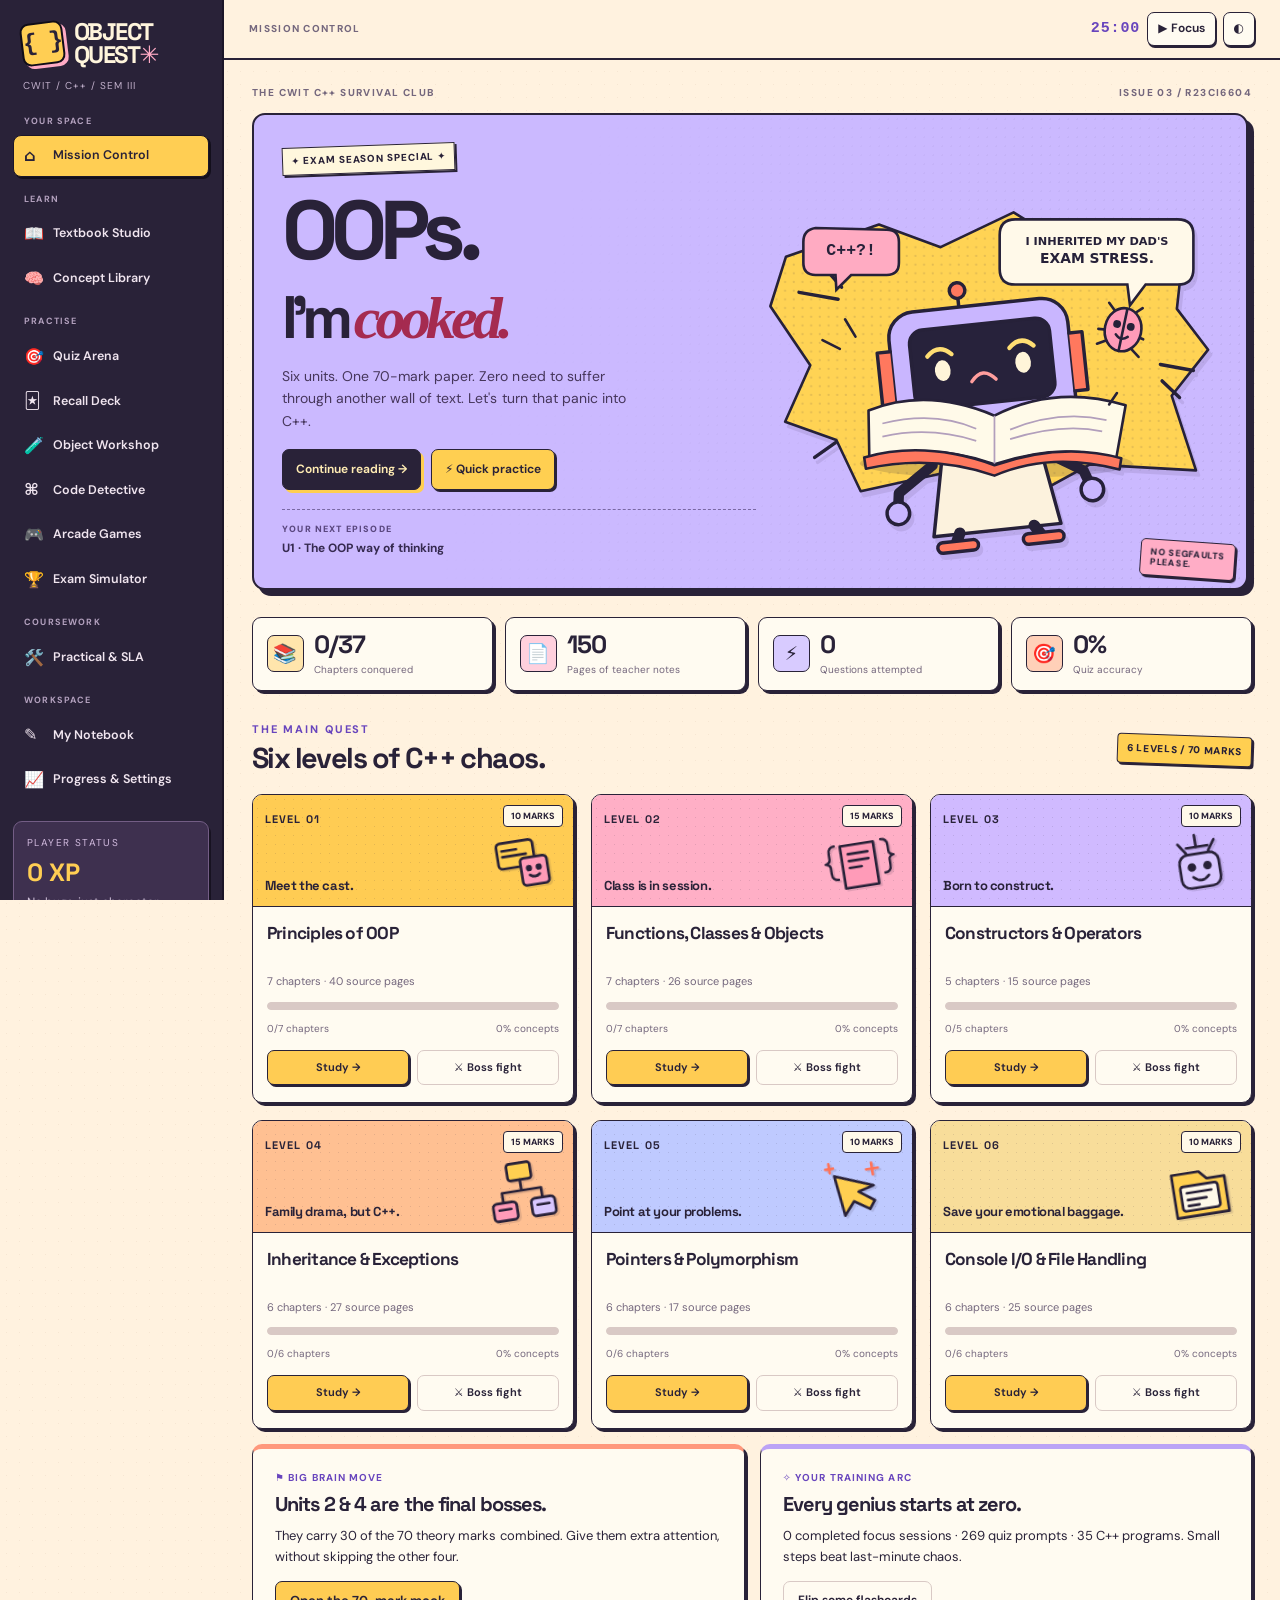
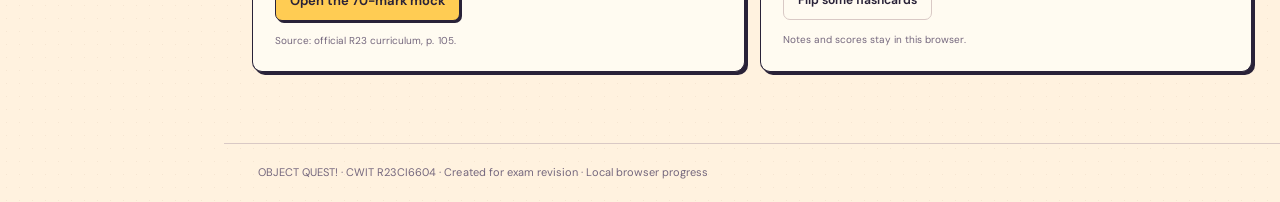
==== commit 58901bfd: "Comic arcade redesign: hand-drawn robot, funny C++ level covers, bold paper palette, calmer reader; " ====
--- a/oop-site/index.html
+++ b/oop-site/index.html
@@ -1 +1 @@
-<!doctype html><html lang="en"><head><meta charset="utf-8"><meta name="viewport" content="width=device-width,initial-scale=1"><meta name="theme-color" content="#161e1b"><title>OBJECT QUEST! — C++ Study Arcade</title><link rel="stylesheet" href="style.css?v=2"></head><body><aside id="sidebar"><a class="brand" href="#home"><span class="logo">{ }</span><span>OBJECT<br>QUEST<span class="brandstar">✳</span></span></a><div class="side-label">CWIT / C++ / SEM III</div><nav id="nav"></nav><div class="sidefoot"><span>PLAYER STATUS</span><b id="xp">0 XP</b><small>Practice beats panic.</small></div></aside><div class="workspace"><header><button id="menu" aria-label="Menu">☰</button><span id="location">MISSION CONTROL</span><div class="headright"><span id="focus">25:00</span><button id="focusbtn">▶ Focus</button><button id="theme">◐</button></div></header><main id="app"><p>Booting your C++ universe…</p></main><footer>OBJECT QUEST! · CWIT R23CI6604 · Created for exam revision · Local browser progress</footer></div><div id="toast" role="status"></div><script src="unit1.js"></script><script src="unit2.js"></script><script src="unit3.js"></script><script src="unit4.js"></script><script src="unit5.js"></script><script src="unit6.js"></script><script src="concepts.js"></script><script src="labs.js?v=2"></script><script src="chapters.js?v=2"></script><script src="app.js?v=2"></script></body></html>+<!doctype html><html lang="en"><head><meta charset="utf-8"><meta name="viewport" content="width=device-width,initial-scale=1"><meta name="theme-color" content="#292238"><title>OBJECT QUEST! — C++ Study Arcade</title><link rel="stylesheet" href="style.css?v=3"></head><body><aside id="sidebar"><a class="brand" href="#home"><span class="logo">{ }</span><span>OBJECT<br>QUEST<span class="brandstar">✳</span></span></a><div class="side-label">CWIT / C++ / SEM III</div><nav id="nav"></nav><div class="sidefoot"><span>PLAYER STATUS</span><b id="xp">0 XP</b><small>No bugs, just character development.</small></div></aside><div class="workspace"><header><button id="menu" aria-label="Menu">☰</button><span id="location">MISSION CONTROL</span><div class="headright"><span id="focus">25:00</span><button id="focusbtn">▶ Focus</button><button id="theme">◐</button></div></header><main id="app"><p>Booting your C++ universe…</p></main><footer>OBJECT QUEST! · CWIT R23CI6604 · Created for exam revision · Local browser progress</footer></div><div id="toast" role="status"></div><script src="unit1.js"></script><script src="unit2.js"></script><script src="unit3.js"></script><script src="unit4.js"></script><script src="unit5.js"></script><script src="unit6.js"></script><script src="concepts.js"></script><script src="labs.js?v=2"></script><script src="chapters.js?v=2"></script><script src="app.js?v=3"></script></body></html>
--- a/oop-site/style.css
+++ b/oop-site/style.css
@@ -265,3 +265,157 @@
 .saved-links{max-height:200px;overflow:auto;margin:8px 0}
 .saved-links .search-hit{padding:7px;line-height:1.4}
 @media(max-width:760px){.desk-kicker .eyebrow:last-child{display:none}.new-hero{grid-template-columns:1fr;min-height:unset;padding:19px}.new-hero h1{font-size:3.4rem}.new-hero p{font-size:13px}.new-visual{min-height:226px;padding:16px 4px 8px}.blueprint{width:230px;transform:rotate(2deg)}.hero-sticker{right:9px;bottom:6px}.continue-label{margin-top:15px}.dashboard-metrics .card{padding:14px}.dashboard-metrics .stat{font-size:24px}.refined-unit{padding:16px}.unit-heading{margin:12px 0 6px}.unit-actions button{flex:0 1 auto;padding:8px 12px}}
+
+/* ISSUE 03 — CAMPUS COMIC ARCADE. No green dashboard palette. */
+:root{--paper:#fff2df;--card:#fffbf1;--book:#fffdf7;--ink:#292238;--muted:#74677d;--line:#d9c9c5;--mint:#ffce53;--yellow:#ffc84c;--dark:#292238;--shadow:3px 3px 0 #292238;--accent:#6845bd;--comic-ink:#292238;--comic-pink:#ffabc5;--comic-purple:#c9b6ff;--comic-orange:#ff8d73;--comic-yellow:#ffd354;--comic-stroke:#292238}
+body{background-color:var(--paper);background-image:radial-gradient(#9b795417 .75px,transparent .75px);background-size:13px 13px;line-height:1.6}
+body.night{--paper:#211c2d;--card:#30283c;--book:#30283a;--ink:#f7eadb;--muted:#c3b4c7;--line:#51435d;--accent:#d3baff;--shadow:3px 3px 0 #120f19;--comic-stroke:#a18cb3}
+h1,h2,h3,.brand{font-family:'Space Grotesk','DM Sans',system-ui,sans-serif;letter-spacing:-.045em}
+#sidebar{background:#292238;color:#fff3e2;border-right:2px solid #1b1628;padding:21px 13px;width:224px}
+.workspace{margin-left:224px}
+.brand{font-size:24px;color:#fff5dc;line-height:.95;margin-left:8px;letter-spacing:-.065em}
+.logo{background:#ffce53;color:#292238;border:2px solid #100d17;box-shadow:3px 3px 0 #ffabc5;transform:rotate(-7deg);border-radius:9px;font-size:24px}
+.brandstar{color:#ffabc5}.side-label{color:#c1b0cb;letter-spacing:.1em}
+.nav-group{color:#b3a1be;font-size:9px;letter-spacing:.13em;padding-top:12px}
+nav a{color:#f0e5ef;padding:9px 10px;border:1px solid transparent;line-height:1.35}
+nav a:hover{background:#493b5e;color:#fff7e4}
+nav a.active,nav a.active:hover{background:#ffce53;color:#292238;border:1px solid #1b1628;box-shadow:2px 2px 0 #130f1c}
+.sidefoot{background:#3e304f;border:1px solid #735d85;border-radius:9px;color:#fff1df;box-shadow:2px 3px #171221}
+.sidefoot span{color:#d2bbdf}.sidefoot b{color:#ffce53}.sidefoot small{color:#cfc0d8}
+header{background:var(--paper);border-bottom:2px solid var(--comic-stroke)}
+#location{color:var(--muted);font-weight:800;letter-spacing:.13em}
+.headright button{border:1px solid var(--comic-stroke);border-radius:7px;box-shadow:1px 2px 0 var(--comic-stroke)}
+#focus{color:var(--accent);font-weight:800}
+main{padding-top:25px}
+.card{border:1.5px solid var(--comic-stroke);border-radius:10px;box-shadow:var(--shadow);background:var(--card)}
+button{border:1px solid var(--line);border-radius:7px;font-weight:650}
+button:hover{background:var(--paper);border-color:var(--comic-stroke)}
+button:focus-visible,a:focus-visible,input:focus-visible,textarea:focus-visible,select:focus-visible,summary:focus-visible{outline:3px solid #b085fa;outline-offset:3px}
+button.primary{background:#ffcc53;color:#292238;border:1.5px solid #292238;box-shadow:2px 2px 0 #292238}
+button.primary:hover{background:#ffe18e;border-color:#292238;transform:translate(-1px,-1px);box-shadow:3px 3px 0 #292238}
+button.primary:active{transform:translate(2px,2px);box-shadow:none}
+button.secondary{background:#ffadc6;color:#292238;border:1.5px solid #292238;box-shadow:2px 2px 0 #292238}
+button.secondary:hover{background:#ffc8d8;border-color:#292238}
+button.active{background:#6b4bb4;color:#fff9eb;border-color:#6b4bb4}
+button.quiet{background:transparent;color:var(--ink);border:1px solid var(--line)}
+button.quiet:hover{background:var(--paper);border-color:var(--accent)}
+button:disabled{opacity:.55;box-shadow:none}
+.bar{height:8px;background:var(--line);border:1px solid var(--line);border-radius:5px}
+.bar i{background:#9876df}
+.pill{background:var(--paper);border-color:var(--line)}
+.desk-kicker{display:flex;justify-content:space-between;align-items:center;margin-bottom:12px;gap:10px;font-size:10px;font-weight:800;letter-spacing:.14em;color:var(--muted)}
+.comic-hero{position:relative;display:grid;grid-template-columns:1.05fr 1fr;align-items:center;gap:10px;background:#cbb9ff;color:#292238;border:2px solid #292238;box-shadow:6px 6px 0 #292238;border-radius:13px;padding:30px 28px;margin:0 4px 27px 0;overflow:hidden;isolation:isolate}
+.comic-hero:before{content:"";position:absolute;inset:0;background-image:radial-gradient(#29223820 1px,transparent 1px);background-size:9px 9px;opacity:.45;mask-image:linear-gradient(110deg,transparent 25%,#000 95%);z-index:-1}
+.comic-copy{position:relative;z-index:1;min-width:0}
+.comic-kicker{display:inline-block;background:#fff7dd;border:1.5px solid #292238;box-shadow:2px 2px #292238;color:#292238;padding:5px 8px;transform:rotate(-2deg);font-size:10px;font-weight:850;letter-spacing:.09em}
+.comic-hero h1{font-size:clamp(3.3rem,6.5vw,6.5rem);font-weight:750;letter-spacing:-.085em;line-height:.95;margin:18px 0 16px;color:#292238}
+.comic-hero h1 span{font-size:.72em;white-space:nowrap}
+.comic-hero h1 i{font-family:Georgia,serif;font-weight:700;letter-spacing:-.08em;color:#a52b50;font-style:italic}
+.comic-hero p{font-size:14px;line-height:1.6;color:#46365b;max-width:370px;margin-bottom:17px}
+.comic-buttons{gap:10px}
+.comic-buttons button{padding:10px 13px;font-size:12px}
+.comic-buttons .primary{background:#292238;color:#ffecb3;border-color:#292238;box-shadow:3px 3px 0 #ffcf51}
+.comic-buttons .primary:hover{background:#493665;color:#fff4c9;box-shadow:3px 3px 0 #ffcf51}
+.comic-buttons .secondary{background:#ffcf51}
+.resume-strip{margin-top:19px;border-top:1.5px dashed #7968a3;display:grid;gap:2px;padding-top:12px}
+.resume-strip small{font-size:9px;font-weight:850;letter-spacing:.13em;color:#5a477f}
+.resume-strip b{font-size:12px;color:#362a50}
+.comic-art{position:relative;min-width:0;display:grid;place-items:center;align-self:center}
+.hero-comic{display:block;width:100%;max-width:540px;overflow:visible;height:auto;filter:drop-shadow(3px 5px 0 #29223819);animation:comic-pop .55s cubic-bezier(.2,.8,.25,1) both}
+@keyframes comic-pop{from{opacity:0;transform:translateY(7px) rotate(-2deg)}to{opacity:1;transform:translateY(0) rotate(0)}}
+.hero-issue{position:absolute;bottom:10px;right:11px;background:#ffadc6;border:1.5px solid #292238;border-radius:5px;box-shadow:2px 2px #292238;padding:7px 9px;font-size:9px;font-weight:850;letter-spacing:.08em;line-height:1.15;transform:rotate(4deg);z-index:1}
+.dashboard-metrics{gap:12px}
+.dashboard-metrics .meter-card{display:flex;align-items:center;gap:10px;padding:13px 14px;border-radius:9px}
+.meter-icon{width:37px;height:37px;display:grid;place-items:center;background:#ffe5ac;border:1px solid #292238;border-radius:7px;flex-shrink:0;font-size:19px}
+.meter-card:nth-child(2) .meter-icon{background:#ffd0dd}.meter-card:nth-child(3) .meter-icon{background:#d8cbff}.meter-card:nth-child(4) .meter-icon{background:#ffd0b8}
+.dashboard-metrics .stat{font-size:25px;line-height:1.1;letter-spacing:-.045em}
+.dashboard-metrics small{font-size:10px;line-height:1.4;display:block;margin-top:4px}
+.unit-section-title{margin-top:30px;margin-bottom:14px}
+.unit-section-title .eyebrow{color:var(--accent)}
+.unit-section-title h2{font-size:1.8rem;letter-spacing:-.055em}
+.comic-ticket{background:#ffcf51;color:#292238;display:inline-block;border:1.5px solid #292238;box-shadow:2px 2px #292238;padding:6px 9px;border-radius:4px;font-size:10px;font-weight:850;letter-spacing:.07em;transform:rotate(2deg)}
+.unit-grid{gap:17px}
+.quest-card{padding:0;border:1.7px solid var(--comic-stroke);overflow:hidden;border-radius:10px;box-shadow:3px 3px var(--comic-stroke);transition:transform .18s,box-shadow .18s}
+.quest-card:hover{transform:translate(-2px,-2px);box-shadow:5px 5px var(--comic-stroke)}
+.quest-banner{position:relative;min-height:112px;background:var(--unit-color);color:#292238;padding:12px 12px 16px;overflow:hidden;border-bottom:1.7px solid #292238;background-image:radial-gradient(#29223820 .9px,transparent .9px);background-size:9px 9px}
+.quest-level{font:800 11px/1.2 'Space Grotesk',system-ui,sans-serif;letter-spacing:.1em}
+.quest-mark{position:absolute;right:10px;top:10px;font:800 9px 'DM Sans',system-ui,sans-serif;background:#fff9e9;border:1px solid #292238;border-radius:4px;padding:4px 7px}
+.unit-doodle{width:75px;height:72px;position:absolute;right:12px;bottom:5px;transform:rotate(-9deg);filter:drop-shadow(2px 2px 0 #29223820)}
+.quest-joke{position:absolute;left:12px;bottom:12px;font:700 13px/1.15 'Space Grotesk',system-ui,sans-serif;max-width:60%;letter-spacing:-.03em}
+.quest-content{padding:16px 14px 17px}
+.quest-content h3{font-size:1.08rem;font-weight:750;line-height:1.25;margin:0 0 6px;min-height:2.5em}
+.quest-content p{font-size:11px;color:var(--muted);margin:0 0 10px}
+.quest-content small{font-size:10px}
+.quest-content .unit-actions{margin-top:13px}
+.quest-content .unit-actions button{padding:8px 7px;font-size:11px}
+.study-priority{background:var(--card)}
+.exam-card{border-top:5px solid #ff987c}.streak-card{border-top:5px solid #bca3f6}
+.study-priority h3{font-size:1.25rem}.study-priority .mini-label{color:var(--accent)}
+/* Keep the reader quieter than the arcade, with a warm book-paper surface. */
+.reader-heading{border-bottom:1px solid var(--line)}
+.reader-heading h1{letter-spacing:-.06em}
+.reader-units button{border:1px solid var(--line);background:var(--card)}
+.reader-units button.active{background:#6b4bb4;color:#fff9ef;border-color:#6b4bb4}
+.unit-num{background:#ffe3ad;color:#382a43;border-color:#e6c58b}
+.reader-units .active .unit-num{background:#ffce53;color:#292238;border-color:#292238}
+.reader-outline,.margin-card{border:1px solid var(--line);background:var(--card);border-radius:9px}
+.outline-top h3 span{color:var(--muted)}
+.chapter-link.selected{background:#e9ddff;border-color:#c6aef4;color:#442b76}
+.chapter-link.selected small,.chapter-link.selected>span:first-child{color:#6a5392}
+.chapter-link i{color:#7851c6}
+body.night .chapter-link.selected{background:#493568;border-color:#8065ad;color:#f3e8ff}
+body.night .chapter-link.selected small,body.night .chapter-link.selected>span:first-child{color:#d0bbe8}
+.reader-mode button.active{background:#6b4bb4;color:#fff9f1}
+.reading-sheet{border:1px solid var(--line);background:var(--book);box-shadow:0 4px 0 #8c6f7a1a;border-radius:10px}
+.reading-actions{background:var(--card)}
+.reading-body{font-family:Georgia,'Times New Roman',serif;line-height:1.85}
+.reading-lead{border-left:3px solid #bb9ae9}
+.reading-title .chapter-index{color:var(--accent)}
+.study-label{border-color:var(--line)}
+.book-table th{background:#eee1ff;color:#493071;border-color:#d2bce9}
+body.night .book-table th{background:#503a70;color:#f5eaff;border-color:#8065ad}
+.inline-figure{background:var(--paper);border:1px dashed var(--line)}
+.figure-node{background:#e9ddff;color:#3c285d;border-color:#bda4e8}
+.figure-node small{color:#785e9d}.figure-node span{color:#644b89}
+.memory-figure .selected-cell{background:#ffda83;color:#292238;border-color:#bf9651}
+.code-panel{background:#252037;border-color:#423454;color:#f6ebde}
+.code-toolbar{background:#3b2d51;border-color:#5d4979;color:#cfc1e2}
+.code-toolbar span:first-child{color:#ffce53}
+.code-panel .code{color:#f7e7d7}
+.line-no{color:#a795c0}
+.code,.terminal{background:#252037;color:#f8e7c4;border-color:#4c3d64}
+.terminal{color:#ffdf93}
+.exam-note{background:#fff0c8;border-color:#ebcf8b;border-left-color:#ce9a43;color:#594226}
+.pitfall{background:var(--paper);border-color:var(--line)}
+.pitfall>b{color:var(--accent)}
+.book-highlight{background:#ffde75;color:#292238}
+.annotation blockquote{background:#ffe6a1;color:#503c24;border-left-color:#d7ae60}
+.recall-item summary{color:var(--ink)}
+/* Existing study games and utilities inherit the comic UI. */
+.quizbox{max-width:780px}
+.opt{border:1.5px solid var(--line);box-shadow:0 2px 0 #745e7e20;background:var(--card)}
+.opt:hover{background:var(--paper);border-color:var(--accent)}
+.opt b{background:var(--paper);border-color:var(--line)}
+.opt.right{background:#e5edbb;color:#3c4823;border-color:#83935b}
+.opt.wrong{background:#ffc7cf;color:#722f48;border-color:#bc6f87}
+.opt.selected{outline:2px solid #ac88ee}
+.callout{border-left:3px solid #b394e8;background:var(--paper)}
+.flip{border:2px solid var(--comic-stroke);box-shadow:4px 4px 0 var(--comic-stroke);background:var(--card);position:relative}
+.flip:before{content:"✳";position:absolute;top:16px;right:19px;color:var(--accent);font-size:21px;line-height:1}
+.flip:hover{background:var(--paper)}
+.tile{border:1.5px solid var(--comic-stroke);box-shadow:2px 2px var(--comic-stroke);background:var(--card);transition:transform .12s}
+.tile:hover{transform:translateY(-2px);background:var(--paper)}
+.tile.chosen{outline:3px solid #b596f1}
+.tile.solved{background:#efdcff;color:#51357b;border-color:#997ac8;box-shadow:none}
+.diagram{border:1px dashed var(--line);background:var(--paper)}
+.node{background:#e9ddff;color:#4a316c;border:1.5px solid #9d83cc;box-shadow:2px 2px #c6b5df}
+.correct-pill{background:#e5edbb;color:#435222;border-color:#9fa971}
+.review-pill{background:#ffe6b3;color:#775221;border-color:#e2bb70}
+#toast{background:#292238;color:#ffdf8f;border:1px solid #d2aee9;box-shadow:3px 3px #ac88e6}
+.check{accent-color:#a586dc}
+.sourcebox{border-color:var(--line)}
+footer{border-color:var(--line)}
+@media(max-width:1120px){#sidebar{width:205px}.workspace{margin-left:205px}.comic-hero{padding:24px 21px}.comic-hero h1{font-size:clamp(3rem,6.1vw,4.8rem)}.dashboard-metrics .meter-card{padding:11px;gap:7px}.meter-icon{width:30px;height:30px;font-size:15px}.dashboard-metrics .stat{font-size:23px}}
+@media(max-width:760px){#sidebar{width:245px;transform:translateX(-100%)}#sidebar.open{transform:translateX(0);box-shadow:0 0 0 100vmax #21192d88}.workspace{margin-left:0}main{padding:17px 13px 38px}.desk-kicker{font-size:9px;letter-spacing:.085em}.desk-kicker span:last-child{display:none}.comic-hero{grid-template-columns:1fr;padding:20px 16px 14px;margin-right:4px;gap:3px;box-shadow:4px 4px #292238}.comic-hero h1{font-size:clamp(3.7rem,12vw,5.1rem);margin:17px 0 13px}.comic-hero p{font-size:13px}.comic-art{padding:4px 0 7px;max-width:440px;width:100%;justify-self:center}.hero-comic{max-width:400px}.hero-issue{font-size:8px;right:7px;bottom:7px;padding:5px 6px}.comic-buttons{gap:8px}.comic-buttons button{font-size:11px;padding:9px 10px}.resume-strip{margin-top:13px;padding-top:9px}.dashboard-metrics{gap:9px}.dashboard-metrics .meter-card{padding:11px 9px;gap:7px;min-width:0}.meter-icon{width:30px;height:30px;font-size:16px}.dashboard-metrics .stat{font-size:22px}.dashboard-metrics small{font-size:10px}.unit-section-title{margin-top:22px;gap:8px}.unit-section-title h2{font-size:1.45rem}.comic-ticket{font-size:8px;padding:5px 6px}.unit-grid{gap:13px}.quest-banner{min-height:95px}.unit-doodle{width:72px;height:66px}.quest-joke{font-size:13px}.quest-content h3{min-height:unset;font-size:1.12rem}.quest-content{padding:14px}.quest-content .unit-actions button{flex:1;font-size:12px;padding:9px}.reading-sheet,.reader-outline,.margin-card{box-shadow:none}.reader-heading h1{font-size:1.85rem}.reading-body{font-size:var(--readsize,16px)}}
+@media(max-width:360px){.comic-hero h1{font-size:3.35rem}.comic-buttons button{flex:1}.hero-issue{display:none}.meter-icon{display:none}}
+@media(prefers-reduced-motion:reduce){.hero-comic{animation:none}.quest-card,button,.tile{transition:none;transform:none!important}}
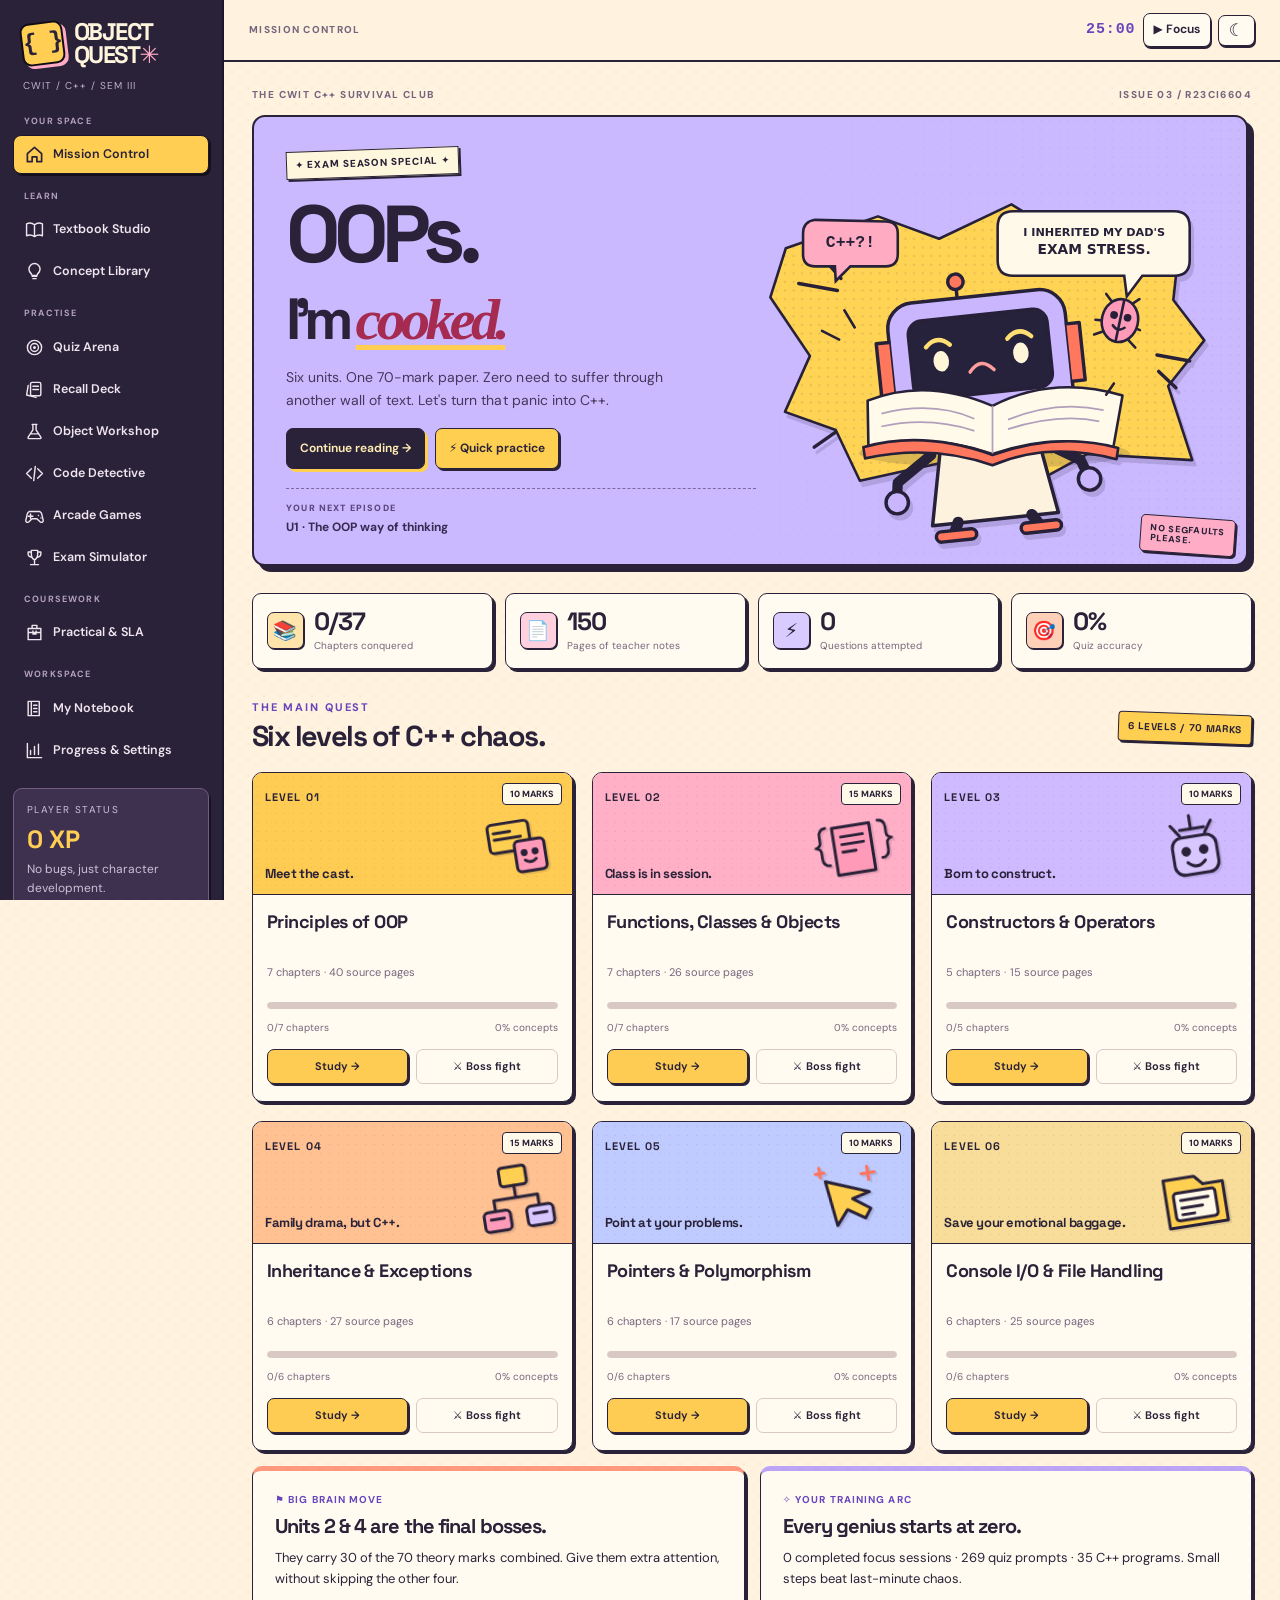
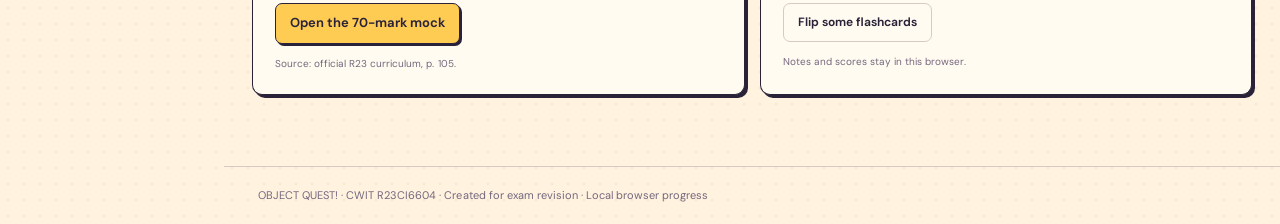
==== commit 061b3099: "Polish comic arcade: responsive quick navigation, illustrated quiz feedback, refined reading and car" ====
--- a/oop-site/index.html
+++ b/oop-site/index.html
@@ -1 +1 @@
-<!doctype html><html lang="en"><head><meta charset="utf-8"><meta name="viewport" content="width=device-width,initial-scale=1"><meta name="theme-color" content="#292238"><title>OBJECT QUEST! — C++ Study Arcade</title><link rel="stylesheet" href="style.css?v=3"></head><body><aside id="sidebar"><a class="brand" href="#home"><span class="logo">{ }</span><span>OBJECT<br>QUEST<span class="brandstar">✳</span></span></a><div class="side-label">CWIT / C++ / SEM III</div><nav id="nav"></nav><div class="sidefoot"><span>PLAYER STATUS</span><b id="xp">0 XP</b><small>No bugs, just character development.</small></div></aside><div class="workspace"><header><button id="menu" aria-label="Menu">☰</button><span id="location">MISSION CONTROL</span><div class="headright"><span id="focus">25:00</span><button id="focusbtn">▶ Focus</button><button id="theme">◐</button></div></header><main id="app"><p>Booting your C++ universe…</p></main><footer>OBJECT QUEST! · CWIT R23CI6604 · Created for exam revision · Local browser progress</footer></div><div id="toast" role="status"></div><script src="unit1.js"></script><script src="unit2.js"></script><script src="unit3.js"></script><script src="unit4.js"></script><script src="unit5.js"></script><script src="unit6.js"></script><script src="concepts.js"></script><script src="labs.js?v=2"></script><script src="chapters.js?v=2"></script><script src="app.js?v=3"></script></body></html>+<!doctype html><html lang="en"><head><meta charset="utf-8"><meta name="viewport" content="width=device-width,initial-scale=1"><meta name="theme-color" content="#292238"><title>OBJECT QUEST! — C++ Study Arcade</title><link rel="stylesheet" href="style.css?v=4"></head><body><aside id="sidebar"><a class="brand" href="#home"><span class="logo">{ }</span><span>OBJECT<br>QUEST<span class="brandstar">✳</span></span></a><div class="side-label">CWIT / C++ / SEM III</div><nav id="nav"></nav><div class="sidefoot"><span>PLAYER STATUS</span><b id="xp">0 XP</b><small>No bugs, just character development.</small></div></aside><div class="workspace"><header><button id="menu" aria-label="Open navigation" aria-expanded="false" aria-controls="sidebar">☰</button><span id="location">MISSION CONTROL</span><div class="headright"><span id="focus">25:00</span><button id="focusbtn">▶ Focus</button><button id="theme" aria-label="Toggle dark mode" aria-pressed="false">☾</button></div></header><main id="app"><p>Booting your C++ universe…</p></main><footer>OBJECT QUEST! · CWIT R23CI6604 · Created for exam revision · Local browser progress</footer></div><div id="menu-scrim" aria-hidden="true"></div><div id="mobile-nav" class="mobile-nav" aria-label="Quick navigation"></div><div id="toast" role="status" aria-live="polite"></div><script src="unit1.js"></script><script src="unit2.js"></script><script src="unit3.js"></script><script src="unit4.js"></script><script src="unit5.js"></script><script src="unit6.js"></script><script src="concepts.js"></script><script src="labs.js?v=2"></script><script src="chapters.js?v=2"></script><script src="app.js?v=4"></script></body></html>
--- a/oop-site/style.css
+++ b/oop-site/style.css
@@ -419,3 +419,133 @@
 @media(max-width:760px){#sidebar{width:245px;transform:translateX(-100%)}#sidebar.open{transform:translateX(0);box-shadow:0 0 0 100vmax #21192d88}.workspace{margin-left:0}main{padding:17px 13px 38px}.desk-kicker{font-size:9px;letter-spacing:.085em}.desk-kicker span:last-child{display:none}.comic-hero{grid-template-columns:1fr;padding:20px 16px 14px;margin-right:4px;gap:3px;box-shadow:4px 4px #292238}.comic-hero h1{font-size:clamp(3.7rem,12vw,5.1rem);margin:17px 0 13px}.comic-hero p{font-size:13px}.comic-art{padding:4px 0 7px;max-width:440px;width:100%;justify-self:center}.hero-comic{max-width:400px}.hero-issue{font-size:8px;right:7px;bottom:7px;padding:5px 6px}.comic-buttons{gap:8px}.comic-buttons button{font-size:11px;padding:9px 10px}.resume-strip{margin-top:13px;padding-top:9px}.dashboard-metrics{gap:9px}.dashboard-metrics .meter-card{padding:11px 9px;gap:7px;min-width:0}.meter-icon{width:30px;height:30px;font-size:16px}.dashboard-metrics .stat{font-size:22px}.dashboard-metrics small{font-size:10px}.unit-section-title{margin-top:22px;gap:8px}.unit-section-title h2{font-size:1.45rem}.comic-ticket{font-size:8px;padding:5px 6px}.unit-grid{gap:13px}.quest-banner{min-height:95px}.unit-doodle{width:72px;height:66px}.quest-joke{font-size:13px}.quest-content h3{min-height:unset;font-size:1.12rem}.quest-content{padding:14px}.quest-content .unit-actions button{flex:1;font-size:12px;padding:9px}.reading-sheet,.reader-outline,.margin-card{box-shadow:none}.reader-heading h1{font-size:1.85rem}.reading-body{font-size:var(--readsize,16px)}}
 @media(max-width:360px){.comic-hero h1{font-size:3.35rem}.comic-buttons button{flex:1}.hero-issue{display:none}.meter-icon{display:none}}
 @media(prefers-reduced-motion:reduce){.hero-comic{animation:none}.quest-card,button,.tile{transition:none;transform:none!important}}
+
+/* ISSUE 04: FINISHING PASS — character, hierarchy and mobile usability. */
+:root{--comic-shadow:3px 4px 0 var(--comic-stroke)}
+body{background-size:16px 16px}
+.nav-svg{width:19px;height:19px;display:block;flex-shrink:0}
+nav .ico{display:grid;place-items:center}
+nav a.active .nav-svg{stroke-width:2.15}
+#sidebar{scrollbar-width:thin;scrollbar-color:#6e5b83 #292238}
+#sidebar .sidefoot{margin-top:auto}
+#sidebar nav{margin-bottom:18px}
+#sidebar .brand{gap:10px}
+header{z-index:5;min-height:62px}
+#theme{min-width:36px;font-size:17px;line-height:1}
+#menu-scrim,.mobile-nav{display:none}
+.comic-hero{min-height:320px;gap:10px;padding:32px 32px 27px}
+.comic-hero h1{font-size:clamp(3.6rem,6.3vw,6.4rem);margin:20px 0 16px}
+.comic-hero h1 i{text-decoration:underline;text-decoration-color:#ffce53;text-decoration-thickness:5px;text-underline-offset:6px}
+.comic-copy p{font-size:14px;max-width:410px}
+.comic-hero .comic-art{align-self:center}
+.hero-comic{filter:drop-shadow(3px 5px 0 #29223828)}
+.comic-ticket{font-family:'Space Grotesk',system-ui,sans-serif}
+.unit-grid{gap:19px;align-items:stretch}
+.quest-card{display:flex;flex-direction:column}
+.quest-content{display:flex;flex:1;flex-direction:column}
+.quest-content .unit-actions{margin-top:auto;padding-top:13px}
+.quest-content .bar{height:7px}
+.quest-joke{font-weight:750}
+.quest-card .quest-banner{min-height:122px}
+.unit-doodle{width:84px;height:80px}
+.quest-content h3{font-size:1.13rem;letter-spacing:-.03em}
+.dashboard-metrics .meter-card{min-height:76px}
+.meter-icon{box-shadow:1px 1px #292238}
+.study-priority{padding:22px}
+.study-priority small{display:block}
+.reader-units button{min-height:51px}
+.reader-topbar .quiet{min-height:38px}
+.reading-sheet{box-shadow:0 4px 0 #b29aa127}
+.reading-body{font-size:var(--readsize,16px);line-height:1.9}
+.reading-body .book-section p{line-height:1.87}
+.reading-body .reading-lead{font-size:calc(var(--readsize,16px) + 2px)}
+.chapter-link{min-height:44px}
+.source-body p{max-width:74ch}
+.reading-bottom{gap:10px}
+.quizbox{padding:25px}
+.quiz-track{display:flex;gap:3px;margin:18px 0 22px;min-height:7px;overflow:hidden}
+.quiz-track span{flex:1;min-width:1px;height:7px;background:var(--line);border-radius:2px}
+.quiz-track span.current{background:#a587e7;outline:1px solid #7755b9;outline-offset:-1px}
+.quiz-track span.correct{background:#ffcf51;outline:1px solid #8f6a22;outline-offset:-1px}
+.quiz-track span.incorrect{background:#f1a3bc;outline:1px solid #b86285;outline-offset:-1px}
+.question-title{font-size:clamp(1.2rem,2.3vw,1.8rem);line-height:1.36;margin:18px 0}
+.quizopts .opt{min-height:54px;line-height:1.55;align-items:flex-start;gap:12px;font-size:14px}
+.quizopts .opt b{flex-shrink:0;border-radius:5px;width:28px;height:28px;display:grid;place-items:center;font-size:12px}
+.quizopts .opt:disabled{opacity:.72;cursor:default}
+.quizopts .opt.right:disabled,.quizopts .opt.wrong:disabled{opacity:1}
+.quizopts .opt.right{background:#fff0b8;color:#4b3b1b;border:2px solid #ba8b32;box-shadow:0 2px 0 #ba8b32}
+.quizopts .opt.right b{background:#ffd35d;border-color:#ba8b32}
+.quizopts .opt.wrong{background:#ffdae3;color:#672940;border:2px solid #be7391;box-shadow:0 2px 0 #be7391}
+.quizopts .opt.wrong b{background:#ffb0c8;border-color:#be7391}
+.answer-feedback{display:grid;grid-template-columns:54px 1fr;gap:12px;align-items:start;border-radius:9px;padding:15px;margin:17px 0 19px;border:1.5px solid #ab8dca;background:#eee2ff;color:#3c295a;animation:feedback-in .23s ease-out both}
+.answer-feedback.is-correct{background:#fff1c4;border-color:#d2a34d;color:#594019}
+.answer-feedback .mini-label{font-size:9px;letter-spacing:.13em;color:inherit;opacity:.77}
+.answer-feedback h3{font-size:1.12rem;line-height:1.3;margin:4px 0 7px}
+.answer-feedback p{font-size:13px;line-height:1.6;margin:0 0 10px}
+.answer-feedback button{background:#fff9ed;color:#392847;border-color:#aa8fbd;font-size:11px}
+.feedback-mascot svg{display:block;width:54px;height:54px}
+@keyframes feedback-in{from{opacity:.2;transform:translateY(5px)}to{opacity:1;transform:translateY(0)}}
+button.flip{width:100%;min-height:250px;padding:26px 24px;margin:13px 0 15px;display:grid;place-items:center;text-align:center;border:2px solid var(--comic-stroke);background:var(--card);font-family:inherit;white-space:normal}
+button.flip h2{font-size:clamp(1.45rem,3vw,2.15rem);line-height:1.35;margin:15px 0}
+button.flip .eyebrow{letter-spacing:.15em;color:var(--accent)}
+button.flip.revealed{background:#e8dcff;color:#3b285b;border-color:#7e5bb5}
+button.flip.revealed .eyebrow{color:#72509f}
+button.flip.revealed p{font-size:14px;color:#594477}
+button.flip:hover{transform:translateY(-1px)}
+.matchgrid .tile{min-height:92px}
+.code-panel .code{font-size:13px}
+.terminal{border-radius:8px;white-space:pre-wrap}
+#toast{font-weight:700;max-width:calc(100vw - 24px);z-index:20}
+@media(min-width:761px) and (max-width:1120px){
+ .comic-hero{min-height:290px;padding:24px 22px}
+ .comic-hero h1{font-size:clamp(3.2rem,5.9vw,5rem)}
+ .unit-grid .quest-card{grid-column:span 6}
+ .quest-card .quest-banner{min-height:108px}
+}
+@media(max-width:760px){
+ body{background-size:15px 15px}
+ header{min-height:56px;z-index:6;padding:0 12px}
+ #sidebar{z-index:12;max-width:85vw;width:270px;box-shadow:none}
+ #sidebar.open{box-shadow:4px 0 0 #18121f}
+ #menu-scrim{display:block;position:fixed;inset:0;background:#21192d95;opacity:0;visibility:hidden;pointer-events:none;z-index:11;transition:opacity .15s}
+ body.menu-open #menu-scrim{opacity:1;visibility:visible;pointer-events:auto}
+ body.menu-open{overflow:hidden}
+ #sidebar nav a{min-height:44px;font-size:13px}
+ .mobile-nav{position:fixed;bottom:0;left:0;right:0;display:grid;grid-template-columns:repeat(5,1fr);background:var(--card);border-top:1.5px solid var(--comic-stroke);box-shadow:0 -4px 0 #2922380a;padding:5px 5px calc(5px + env(safe-area-inset-bottom,0px));z-index:8;gap:3px}
+ .mobile-nav a,.mobile-nav button{display:flex;flex-direction:column;align-items:center;justify-content:center;gap:3px;min-height:45px;padding:6px 2px;font:650 10px/1.2 'DM Sans',system-ui,sans-serif;color:var(--muted);border:1px solid transparent;border-radius:7px;background:transparent;text-decoration:none;box-shadow:none}
+ .mobile-nav a.selected{background:#ffe4a1;color:#292238;border:1px solid #d5ac5a}
+ .mobile-nav .nav-svg{width:19px;height:19px}
+ .more-dots{font-size:18px;letter-spacing:1px;height:19px;line-height:17px}
+ main{padding-bottom:calc(100px + env(safe-area-inset-bottom,0px));padding-left:13px;padding-right:13px}
+ .comic-hero{min-height:0;padding:21px 17px 16px;margin-bottom:21px}
+ .comic-hero h1{font-size:clamp(3.7rem,12.8vw,5.4rem);margin:17px 0 14px}
+ .comic-hero h1 i{text-decoration-thickness:4px;text-underline-offset:4px}
+ .comic-copy p{font-size:13px}
+ .comic-hero .comic-art{max-width:420px}
+ .hero-comic{max-width:410px}
+ .dashboard-metrics .meter-card{min-height:68px}
+ .unit-grid{gap:14px}
+ .quest-card .quest-banner{min-height:101px}
+ .quest-content .unit-actions{padding-top:12px}
+ .unit-doodle{width:74px;height:70px}
+ .quest-content h3{font-size:1.13rem}
+ .reader-topbar{flex-wrap:wrap;gap:6px}
+ .reader-topbar .quiet{min-height:42px}
+ .reader-units button{min-height:44px}
+ .reading-body{line-height:1.84}
+ .reading-bottom button{min-height:42px}
+ .quizbox{padding:17px}
+ .quizopts .opt{font-size:13px;line-height:1.55;min-height:52px}
+ .quizopts .opt b{width:25px;height:25px}
+ .quiz-track{margin:14px 0 17px}
+ .answer-feedback{grid-template-columns:42px 1fr;padding:12px;gap:9px}
+ .feedback-mascot svg{width:42px;height:42px}
+ .answer-feedback h3{font-size:1.04rem}
+ .answer-feedback p{font-size:12.5px}
+ button.flip{min-height:225px;padding:20px 16px}
+ .matchgrid .tile{min-height:86px}
+ #toast{bottom:calc(76px + env(safe-area-inset-bottom,0px))}
+ footer{padding-bottom:calc(75px + env(safe-area-inset-bottom,0px))}
+}
+@media(max-width:350px){.comic-hero h1{font-size:3.25rem}.comic-hero{padding:18px 13px}.quizopts .opt{padding:11px 8px}.reader-units button{font-size:10px}}
+@media(prefers-reduced-motion:reduce){.answer-feedback,.hero-comic{animation:none}#menu-scrim{transition:none}}
